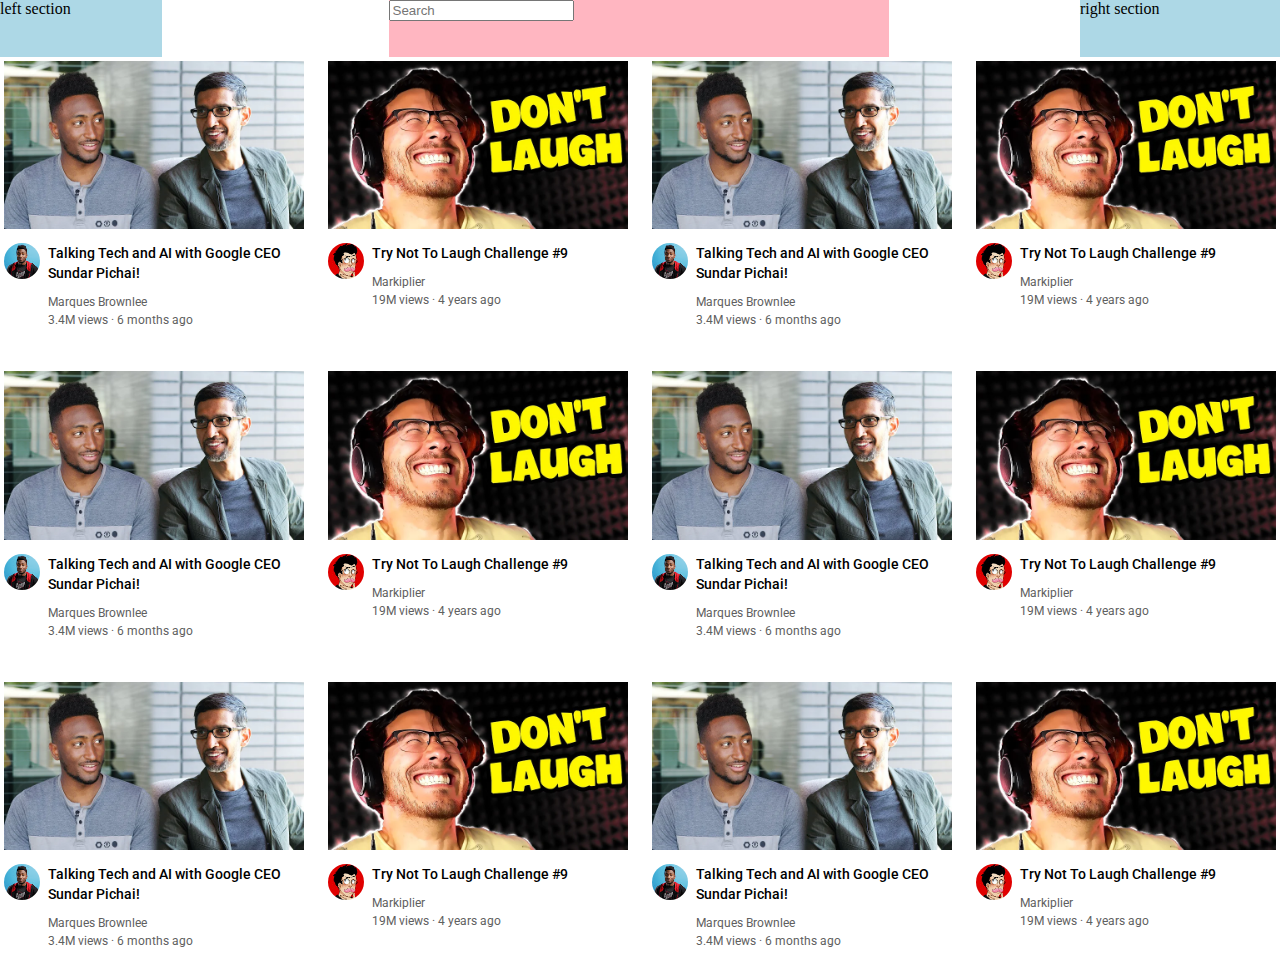
==== youtube.html @ dd5bc20a "first commit" ====
<!DOCTYPE html>
<html>
  <head>
    <title>
      My Youtube
    </title>

    <link rel="stylesheet" href="styles/general.css">
    <link rel="stylesheet" href="styles/header.css">
    <link rel="stylesheet" href="styles/video.css">
    <link rel="preconnect" href="https://fonts.googleapis.com">
    <link rel="preconnect" href="https://fonts.gstatic.com" crossorigin>
    <link href="https://fonts.googleapis.com/css2?family=Montserrat:wght@400;700&family=Roboto:wght@400;500;700&display=swap" rel="stylesheet">
  </head>

  <body>
    <div class="header">
      <div class="left-section">
        left section
      </div>

      <div class="middle-section">
        <input class="search-bar" type="text" placeholder="Search">
      </div>

      <div class="right-section">
        right section
      </div>
    </div>
    
    <div class="video-grid">
      <div class="video-preview">
        <div class="thumbnail-row">
          <img class="thumbnail" src="thumbnails/thumbnail-1.webp">
        </div>
        <div class="video-info-grid">
          <div class="channel-picture">
            <img class="profile-picture" src="avatars/channel-1.jpeg">
          </div>
  
          <div class="video-info">
            <p class="video-title">
              Talking Tech and AI with Google CEO Sundar Pichai!
            </p>
        
            <p class="video-author">
              Marques Brownlee
            </p>
        
            <p class="video-stats">
              3.4M views &middot; 6 months ago
            </p>
          </div>
        </div>
      </div>
  
      <div class="video-preview">
        <div class="thumbnail-row">
          <img class="thumbnail" src="thumbnails/thumbnail-2.webp">
        </div>
        <div class="video-info-grid">
          <div class="channel-picture">
            <img class="profile-picture" src="avatars/channel-2.jpeg">
          </div>
  
          <div class="video-info">
            <p class="video-title">
              Try Not To Laugh Challenge &num;9
            </p>
        
            <p class="video-author">
              Markiplier
            </p>
        
            <p class="video-stats">
              19M views &middot; 4 years ago
            </p>
          </div>
        </div>
      </div>
  
      <div class="video-preview">
        <div class="thumbnail-row">
          <img class="thumbnail" src="thumbnails/thumbnail-1.webp">
        </div>
        <div class="video-info-grid">
          <div class="channel-picture">
            <img class="profile-picture" src="avatars/channel-1.jpeg">
          </div>
  
          <div class="video-info">
            <p class="video-title">
              Talking Tech and AI with Google CEO Sundar Pichai!
            </p>
        
            <p class="video-author">
              Marques Brownlee
            </p>
        
            <p class="video-stats">
              3.4M views &middot; 6 months ago
            </p>
          </div>
        </div>
      </div>
  
      <div class="video-preview">
        <div class="thumbnail-row">
          <img class="thumbnail" src="thumbnails/thumbnail-2.webp">
        </div>
        <div class="video-info-grid">
          <div class="channel-picture">
            <img class="profile-picture" src="avatars/channel-2.jpeg">
          </div>
  
          <div class="video-info">
            <p class="video-title">
              Try Not To Laugh Challenge &num;9
            </p>
        
            <p class="video-author">
              Markiplier
            </p>
        
            <p class="video-stats">
              19M views &middot; 4 years ago
            </p>
          </div>
        </div>
      </div>
  
      <div class="video-preview">
        <div class="thumbnail-row">
          <img class="thumbnail" src="thumbnails/thumbnail-1.webp">
        </div>
        <div class="video-info-grid">
          <div class="channel-picture">
            <img class="profile-picture" src="avatars/channel-1.jpeg">
          </div>
  
          <div class="video-info">
            <p class="video-title">
              Talking Tech and AI with Google CEO Sundar Pichai!
            </p>
        
            <p class="video-author">
              Marques Brownlee
            </p>
        
            <p class="video-stats">
              3.4M views &middot; 6 months ago
            </p>
          </div>
        </div>
      </div>
  
      <div class="video-preview">
        <div class="thumbnail-row">
          <img class="thumbnail" src="thumbnails/thumbnail-2.webp">
        </div>
        <div class="video-info-grid">
          <div class="channel-picture">
            <img class="profile-picture" src="avatars/channel-2.jpeg">
          </div>
  
          <div class="video-info">
            <p class="video-title">
              Try Not To Laugh Challenge &num;9
            </p>
        
            <p class="video-author">
              Markiplier
            </p>
        
            <p class="video-stats">
              19M views &middot; 4 years ago
            </p>
          </div>
        </div>
      </div>

      <div class="video-preview">
        <div class="thumbnail-row">
          <img class="thumbnail" src="thumbnails/thumbnail-1.webp">
        </div>
        <div class="video-info-grid">
          <div class="channel-picture">
            <img class="profile-picture" src="avatars/channel-1.jpeg">
          </div>
  
          <div class="video-info">
            <p class="video-title">
              Talking Tech and AI with Google CEO Sundar Pichai!
            </p>
        
            <p class="video-author">
              Marques Brownlee
            </p>
        
            <p class="video-stats">
              3.4M views &middot; 6 months ago
            </p>
          </div>
        </div>
      </div>
  
      <div class="video-preview">
        <div class="thumbnail-row">
          <img class="thumbnail" src="thumbnails/thumbnail-2.webp">
        </div>
        <div class="video-info-grid">
          <div class="channel-picture">
            <img class="profile-picture" src="avatars/channel-2.jpeg">
          </div>
  
          <div class="video-info">
            <p class="video-title">
              Try Not To Laugh Challenge &num;9
            </p>
        
            <p class="video-author">
              Markiplier
            </p>
        
            <p class="video-stats">
              19M views &middot; 4 years ago
            </p>
          </div>
        </div>
      </div>

      <div class="video-preview">
        <div class="thumbnail-row">
          <img class="thumbnail" src="thumbnails/thumbnail-1.webp">
        </div>
        <div class="video-info-grid">
          <div class="channel-picture">
            <img class="profile-picture" src="avatars/channel-1.jpeg">
          </div>
  
          <div class="video-info">
            <p class="video-title">
              Talking Tech and AI with Google CEO Sundar Pichai!
            </p>
        
            <p class="video-author">
              Marques Brownlee
            </p>
        
            <p class="video-stats">
              3.4M views &middot; 6 months ago
            </p>
          </div>
        </div>
      </div>
  
      <div class="video-preview">
        <div class="thumbnail-row">
          <img class="thumbnail" src="thumbnails/thumbnail-2.webp">
        </div>
        <div class="video-info-grid">
          <div class="channel-picture">
            <img class="profile-picture" src="avatars/channel-2.jpeg">
          </div>
  
          <div class="video-info">
            <p class="video-title">
              Try Not To Laugh Challenge &num;9
            </p>
        
            <p class="video-author">
              Markiplier
            </p>
        
            <p class="video-stats">
              19M views &middot; 4 years ago
            </p>
          </div>
        </div>
      </div>

      <div class="video-preview">
        <div class="thumbnail-row">
          <img class="thumbnail" src="thumbnails/thumbnail-1.webp">
        </div>
        <div class="video-info-grid">
          <div class="channel-picture">
            <img class="profile-picture" src="avatars/channel-1.jpeg">
          </div>
  
          <div class="video-info">
            <p class="video-title">
              Talking Tech and AI with Google CEO Sundar Pichai!
            </p>
        
            <p class="video-author">
              Marques Brownlee
            </p>
        
            <p class="video-stats">
              3.4M views &middot; 6 months ago
            </p>
          </div>
        </div>
      </div>
  
      <div class="video-preview">
        <div class="thumbnail-row">
          <img class="thumbnail" src="thumbnails/thumbnail-2.webp">
        </div>
        <div class="video-info-grid">
          <div class="channel-picture">
            <img class="profile-picture" src="avatars/channel-2.jpeg">
          </div>
  
          <div class="video-info">
            <p class="video-title">
              Try Not To Laugh Challenge &num;9
            </p>
        
            <p class="video-author">
              Markiplier
            </p>
        
            <p class="video-stats">
              19M views &middot; 4 years ago
            </p>
          </div>
        </div>
      </div>
    </div>
    
    
  </body>
</html>
---- styles/general.css ----
p
{
  font-family: Roboto, Arial, sans-serif;
  margin-top: 0px;
  margin-bottom: 0px;
}

body
{
  margin: 0px;
}
---- styles/header.css ----
.header
{
  display: flex;
  height: 57px;
  justify-content: space-between;
}

.left-section
{
  background-color: lightblue;
  width: 162px;

}

.middle-section
{
  background-color: lightpink;
  flex: 1;
  margin-left: 70px;
  margin-right: 35px;
  max-width: 500px;
}

.right-section
{
  background-color: lightblue;
  width: 200px;
  
}
---- styles/video.css ----
.thumbnail
{
  width: 100%;
}


.video-title
{
  margin-top: 0px;
  font-size: 14px;
  font-weight: 500;
  line-height: 20px;
  margin-bottom: 12px;
}

.profile-picture
{
  width: 100%;
  border-radius: 18px;
}

.thumbnail-row
{
  margin-bottom: 10px;
}

.video-author,
 .video-stats
{
  font-size: 12px;
  color: rgb(96, 96, 96);
}

.video-author
{
  margin-bottom: 4px;
}

.video-info-grid
{
  display: grid;
  grid-template-columns: 36px 1fr;
  column-gap: 8px;
}

.video-grid
{
  display: grid;
  grid-template-columns: 1fr 1fr 1fr 1fr;
  column-gap: 16px;
  row-gap: 16px;

}

.video-info
{
  padding-bottom: 20px;
}

.video-preview
{
  padding: 4px;
}
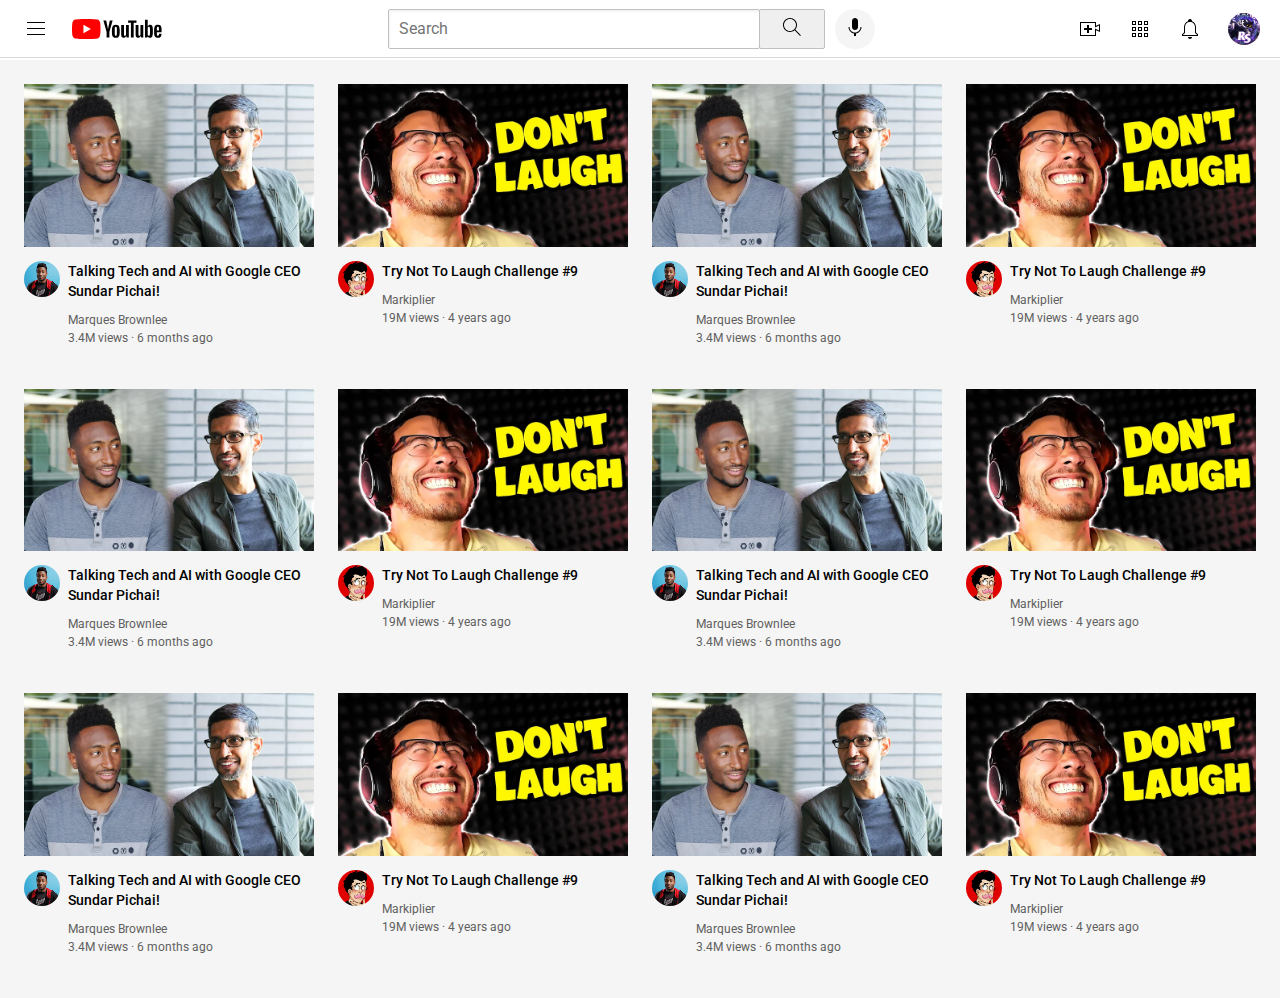
==== commit 9189ff23: "finishing header" ====
--- a/youtube.html
+++ b/youtube.html
@@ -8,6 +8,7 @@
     <link rel="stylesheet" href="styles/general.css">
     <link rel="stylesheet" href="styles/header.css">
     <link rel="stylesheet" href="styles/video.css">
+    <link rel="stylesheer" href="styles/sidebar.css">
     <link rel="preconnect" href="https://fonts.googleapis.com">
     <link rel="preconnect" href="https://fonts.gstatic.com" crossorigin>
     <link href="https://fonts.googleapis.com/css2?family=Montserrat:wght@400;700&family=Roboto:wght@400;500;700&display=swap" rel="stylesheet">
@@ -16,15 +17,31 @@
   <body>
     <div class="header">
       <div class="left-section">
-        left section
+        <img class="hamburger-menu" src="icons/hamburger-menu.svg" alt="error">
+
+        <img class="youtube-logo" src="icons/youtube-logo.svg" alt="error">
       </div>
 
       <div class="middle-section">
         <input class="search-bar" type="text" placeholder="Search">
+
+        <button class="search-button">
+          <img class="search" src="icons/search.svg" alt="error">
+        </button>
+
+        <button class="voice-search-button">
+          <img class="voice-search" src="icons/voice-search-icon.svg" alt="error">
+        </button>
       </div>
 
       <div class="right-section">
-        right section
+        <img class="upload-icon" src="icons/upload.svg">
+
+        <img class="youtube-apps" src="icons/youtube-apps.svg">
+
+        <img class="notifications-icon" src="icons/notifications.svg">
+
+        <img class="avatar" src="avatars/channel-profile.jpg">
       </div>
     </div>
     
--- a/styles/general.css
+++ b/styles/general.css
@@ -8,4 +8,5 @@
 body
 {
   margin: 0px;
+  padding-top: 60px;
 }--- a/styles/header.css
+++ b/styles/header.css
@@ -3,27 +3,139 @@
   display: flex;
   height: 57px;
   justify-content: space-between;
+  position: fixed;
+  background: white;
+  height: 57px;
+  left: 0;
+  top: 0;
+  right: 0;
+  border-bottom-width: 1px;
+  border-bottom-style: solid;
+  border-bottom-color: rgb(218, 216, 216);
 }
 
+/*left section for header*/
 .left-section
 {
-  background-color: lightblue;
-  width: 162px;
-
+  display: flex;
+  align-items: center;
 }
 
+.hamburger-menu
+{
+  height: 24px;
+  margin-right: 24px;
+  margin-left: 24px;
+}
+
+.youtube-logo
+{
+  height: 20px;
+}
+
+/*middle section for header*/
 .middle-section
 {
-  background-color: lightpink;
+  display: flex;
   flex: 1;
   margin-left: 70px;
   margin-right: 35px;
   max-width: 500px;
+  align-items: center;
 }
 
+
+.voice-search-button
+{
+  height: 40px;
+  width: 40px;
+  border-radius: 20px;
+  border-width: 0px;
+  cursor: pointer;
+  background-color: rgb(245, 245, 245);
+
+}
+
+.search-button
+{
+  height: 40px;
+  width: 66px;
+  border-color: rgb(192, 192, 192);
+  border-radius: 2px;
+  border-width: 1px;
+  border-style: solid;
+  margin-left: -1px;
+  margin-right: 10px;
+  cursor: pointer;
+  
+}
+
+.search
+{
+  width: 24px;
+}
+
+.voice-search
+{
+  width: 24px;
+}
+
+.search-bar
+{
+  flex: 1;
+  height: 36px;
+  padding-left: 10px;
+  border-style: solid;
+  border-width: 1px;
+  font-size: 16px;
+  border-color: rgb(192, 192, 192);
+  border-radius: 2px;
+  box-shadow: inset 1px 2px 3px rgb(0,0,0,0.05) ;
+  max-width: 358px;
+  width: 0px;
+}
+
+.search-bar::placeholder
+{
+  font-family: Roboto, Arial, sans-serif;
+  font-size: 16px;
+}
+
+/*right section for header*/
 .right-section
 {
-  background-color: lightblue;
-  width: 200px;
+  display: flex;
+  align-items: center;
+  justify-content: space-between;
+  width: 182px;
+  margin-right: 20px;
+  flex-shrink: 0;
   
-}+}
+
+.upload-icon
+{
+  width: 24px;
+  cursor: pointer;
+}
+
+.youtube-apps
+{
+  width: 24px;
+  cursor: pointer;
+}
+
+.notifications-icon
+{
+  width: 24px;
+  cursor: pointer;
+}
+
+.avatar
+{
+  width: 32px;
+  border-radius: 16px;
+  cursor: pointer;
+}
+
+
--- a/styles/video.css
+++ b/styles/video.css
@@ -50,7 +50,8 @@
   grid-template-columns: 1fr 1fr 1fr 1fr;
   column-gap: 16px;
   row-gap: 16px;
-
+  padding: 20px;
+  background-color: whitesmoke;
 }
 
 .video-info
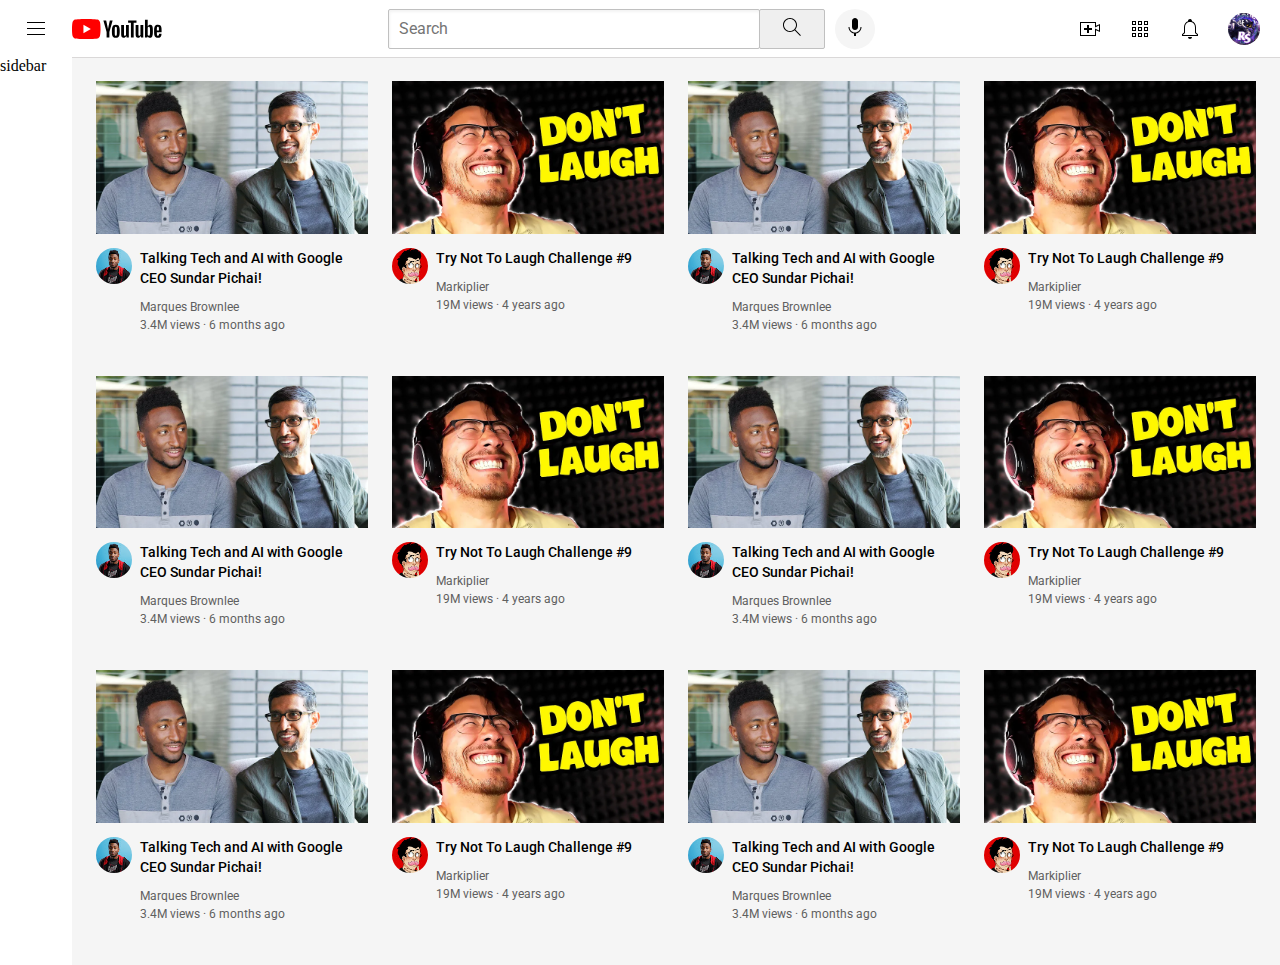
==== commit 1d1162ca: "starting work with sidebar" ====
--- a/youtube.html
+++ b/youtube.html
@@ -8,7 +8,7 @@
     <link rel="stylesheet" href="styles/general.css">
     <link rel="stylesheet" href="styles/header.css">
     <link rel="stylesheet" href="styles/video.css">
-    <link rel="stylesheer" href="styles/sidebar.css">
+    <link rel="stylesheet" href="styles/sidebar.css">
     <link rel="preconnect" href="https://fonts.googleapis.com">
     <link rel="preconnect" href="https://fonts.gstatic.com" crossorigin>
     <link href="https://fonts.googleapis.com/css2?family=Montserrat:wght@400;700&family=Roboto:wght@400;500;700&display=swap" rel="stylesheet">
@@ -45,6 +45,10 @@
       </div>
     </div>
     
+    <div class="sidebar">
+      sidebar
+    </div>
+
     <div class="video-grid">
       <div class="video-preview">
         <div class="thumbnail-row">
--- a/styles/general.css
+++ b/styles/general.css
@@ -8,5 +8,6 @@
 body
 {
   margin: 0px;
-  padding-top: 60px;
+  padding-top: 57px;
+  padding-left: 72px;
 }--- a/styles/sidebar.css
+++ b/styles/sidebar.css
@@ -0,0 +1,10 @@
+.sidebar
+{
+  display: flex;
+  position: fixed;
+  bottom: 0;
+  left: 0;
+  top: 57px;
+  background-color: white;
+  width: 72px;
+}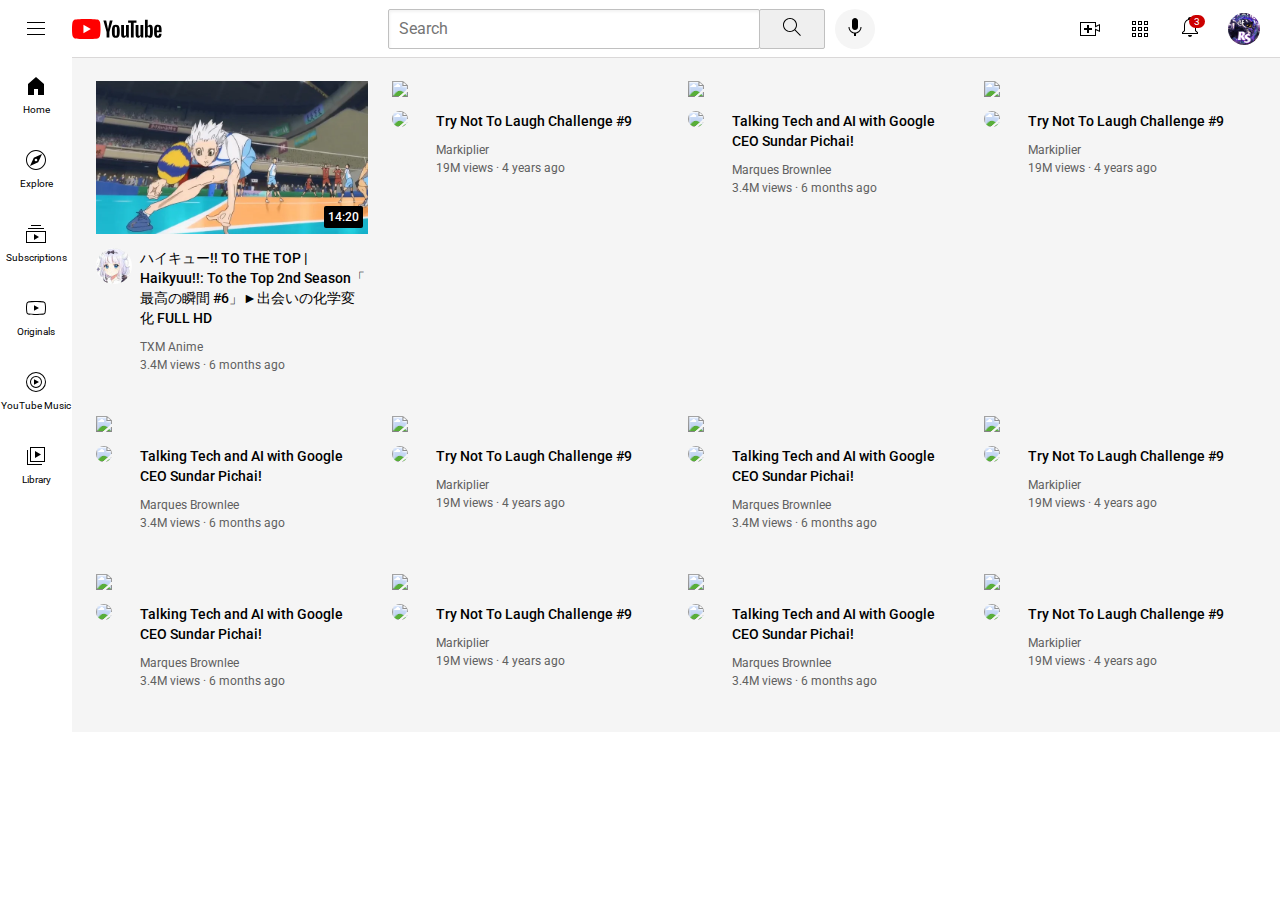
==== commit 5ebc3380: "completed sidebar and time on 1 video" ====
--- a/youtube.html
+++ b/youtube.html
@@ -39,42 +39,103 @@
 
         <img class="youtube-apps" src="icons/youtube-apps.svg">
 
-        <img class="notifications-icon" src="icons/notifications.svg">
+        <div class="notifications-icon-container">
+          <img class="notifications-icon" src="icons/notifications.svg">
+          <div class="notifications-count">
+            3
+          </div>
+        </div>
+        
 
         <img class="avatar" src="avatars/channel-profile.jpg">
       </div>
     </div>
     
     <div class="sidebar">
-      sidebar
+      <div class="sidebar-link">
+        <img src="icons/home.svg">
+
+        <p class="">
+          Home
+        </p>
+      </div>
+
+      <div class="sidebar-link">
+        <img src="icons/explore.svg">
+
+        <p class="">
+          Explore
+        </p>
+      </div>
+
+      <div class="sidebar-link">
+        <img src="icons/subscriptions.svg">
+
+        <p class="">
+          Subscriptions
+        </p>
+      </div>
+
+      <div class="sidebar-link">
+        <img src="icons/originals.svg">
+
+        <p>
+          Originals
+        </p>
+      </div>
+
+      <div class="sidebar-link">
+        <img src="icons/youtube-music.svg">
+
+        <p class="">
+          YouTube Music
+        </p>
+      </div>
+
+      <div class="sidebar-link">
+        <img src="icons/library.svg">
+
+        <p class="">
+          Library
+        </p>
+      </div>
     </div>
 
     <div class="video-grid">
       <div class="video-preview">
         <div class="thumbnail-row">
-          <img class="thumbnail" src="thumbnails/thumbnail-1.webp">
-        </div>
-        <div class="video-info-grid">
-          <div class="channel-picture">
-            <img class="profile-picture" src="avatars/channel-1.jpeg">
-          </div>
-  
-          <div class="video-info">
-            <p class="video-title">
-              Talking Tech and AI with Google CEO Sundar Pichai!
-            </p>
-        
-            <p class="video-author">
-              Marques Brownlee
-            </p>
-        
-            <p class="video-stats">
-              3.4M views &middot; 6 months ago
-            </p>
-          </div>
-        </div>
-      </div>
-  
+          <a href="https://www.youtube.com/watch?v=K_aB3kLP4VA">
+            <img class="thumbnail" src="thumbnails/preview-1.webp">
+          </a>
+          <div class="video-time">
+            14:20
+          </div>
+        </div>
+        <div class="video-info-grid">
+          <div class="channel-picture">
+            <a href="https://www.youtube.com/@HoangVuOfficial17042003">
+              <img class="profile-picture" src="avatars/author-profile-1.jpg">
+            </a>
+          </div>
+  
+          <div class="video-info">
+            <a class="title-link" href="https://www.youtube.com/watch?v=K_aB3kLP4VA">
+              <p class="video-title">
+                ハイキュー!! TO THE TOP | Haikyuu!!: To the Top 2nd Season「 最高の瞬間 #6」►出会いの化学変化 FULL HD
+              </p>
+            </a>
+            
+            <p class="video-author">
+              TXM Anime
+            </p>
+        
+            <p class="video-stats">
+              3.4M views &middot; 6 months ago
+            </p>
+          </div>
+        </div>
+      </div>
+  <!-- FIX  -->
       <div class="video-preview">
         <div class="thumbnail-row">
           <img class="thumbnail" src="thumbnails/thumbnail-2.webp">
--- a/styles/header.css
+++ b/styles/header.css
@@ -138,4 +138,26 @@
   cursor: pointer;
 }
 
+.notifications-icon-container
+{
+  position: relative;
+}
 
+.notifications-count
+{
+  position: absolute;
+  background-color: rgb(204, 0, 0);
+  right: -3px;
+  top: 0px;
+  border-radius: 20px;
+  padding: 0px;
+  color: white;
+  font-size: 10px;
+  padding-right: 5px;
+  padding-left: 5px;
+  padding-top: 1px;
+  padding-bottom: 1px;
+  font-family: Roboto,Arial,sans-serif;
+}
+
+
--- a/styles/video.css
+++ b/styles/video.css
@@ -23,6 +23,7 @@
 .thumbnail-row
 {
   margin-bottom: 10px;
+  position: relative;
 }
 
 .video-author,
@@ -63,3 +64,24 @@
 {
   padding: 4px;
 }
+
+.title-link
+{
+  text-decoration: none;
+  color: black;
+}
+
+
+.video-time
+{
+  background-color: black;
+  position: absolute;
+  color: white;
+  font-size: 12px;
+  font-family: Roboto, Arial, sans-serif;
+  bottom: 10px;
+  right: 5px;
+  padding: 4px;
+  border-radius: 2px;
+  font-weight: 500;
+}--- a/styles/sidebar.css
+++ b/styles/sidebar.css
@@ -7,4 +7,35 @@
   top: 57px;
   background-color: white;
   width: 72px;
+  flex-direction: column;
+  align-items: center;
+  position: fixed;
+}
+
+.sidebar-link
+{
+  height: 74px;
+  width: 72px;
+  display: flex;
+  justify-content: center;
+  align-items: center;
+  flex-direction: column;
+  cursor: pointer;
+}
+
+.sidebar-link:hover
+{
+  background-color: rgb(231, 231, 231);
+}
+
+.sidebar-link img
+{
+  height: 24px;
+  height: 24px;
+}
+
+.sidebar-link p
+{
+  font-size: 10px;
+  margin-top: 6px;
 }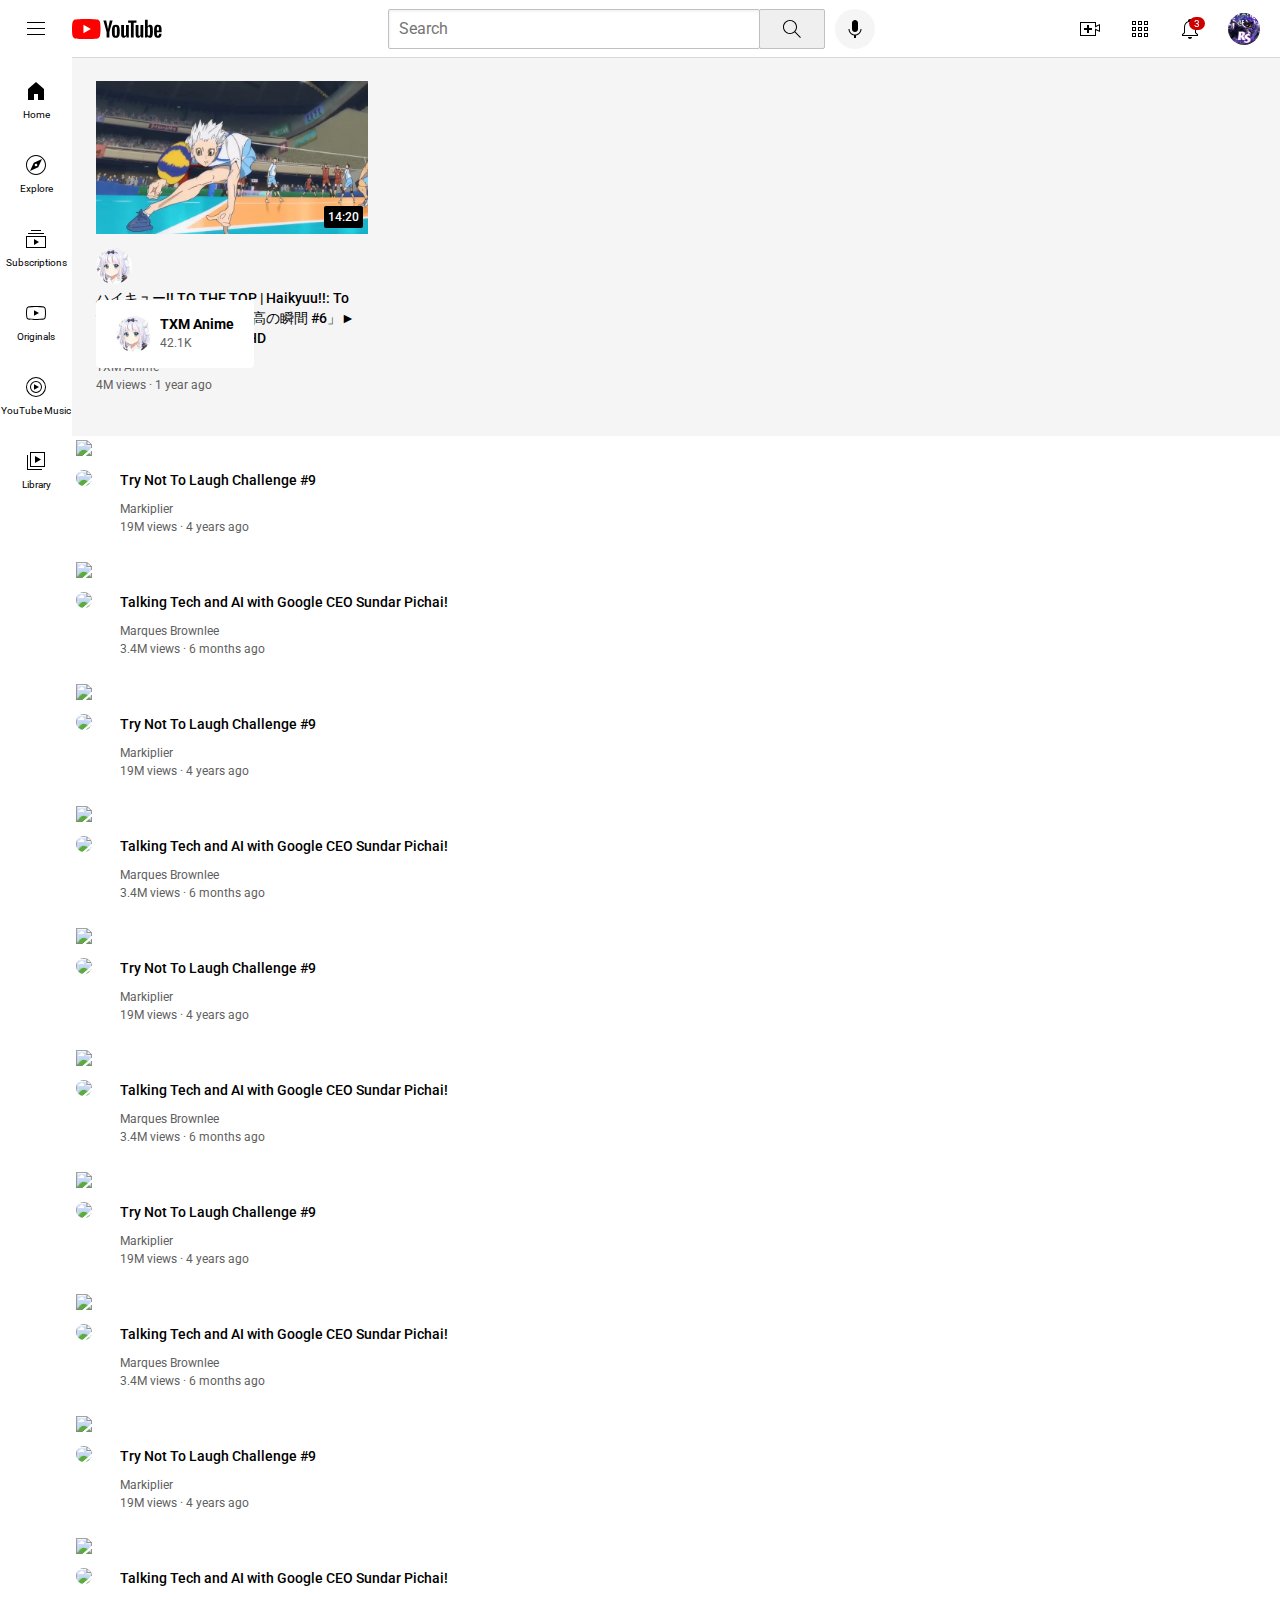
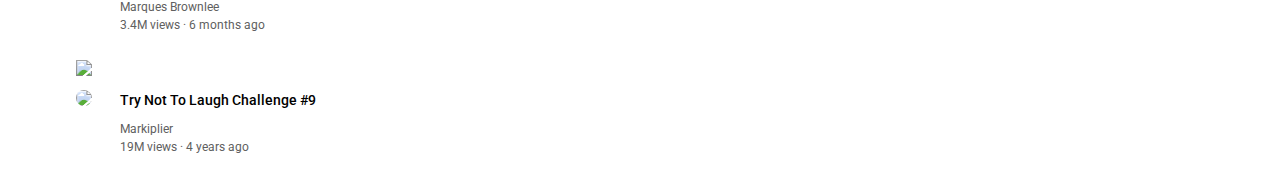
==== commit 6bc59ffd: "almost final" ====
--- a/youtube.html
+++ b/youtube.html
@@ -27,26 +27,48 @@
 
         <button class="search-button">
           <img class="search" src="icons/search.svg" alt="error">
+
+          <div class="tooltip">
+            Search
+          </div>
         </button>
 
         <button class="voice-search-button">
           <img class="voice-search" src="icons/voice-search-icon.svg" alt="error">
+
+          <div class="tooltip">
+            Search with your voice
+          </div>
         </button>
       </div>
 
       <div class="right-section">
-        <img class="upload-icon" src="icons/upload.svg">
-
-        <img class="youtube-apps" src="icons/youtube-apps.svg">
-
+        <div class="upload-icon-container">
+          <img class="upload-icon" src="icons/upload.svg">
+           
+          <div class="tooltip">
+            Create
+          </div>
+        </div>
+        
+        <div class="youtube-apps-container">
+          <img class="youtube-apps" src="icons/youtube-apps.svg">
+
+          <div class="tooltip">
+            YouTube apps
+          </div>
+        </div>
+        
         <div class="notifications-icon-container">
           <img class="notifications-icon" src="icons/notifications.svg">
           <div class="notifications-count">
             3
           </div>
-        </div>
-        
-
+          <div class="tooltip">
+            Notifications
+          </div>
+        </div>
+        
         <img class="avatar" src="avatars/channel-profile.jpg">
       </div>
     </div>
@@ -116,6 +138,18 @@
             <a href="https://www.youtube.com/@HoangVuOfficial17042003">
               <img class="profile-picture" src="avatars/author-profile-1.jpg">
             </a>
+            <div class="channel-tip">
+              <img class="profile-picture" src="avatars/author-profile-1.jpg">
+              <div class="channel-tip-info">
+                <div class="channel-tip-name">
+                  TXM Anime
+                </div>
+                <p class="video-stats">
+                  42.1K
+                </p>
+              </div>
+            </div>
+            </div>
           </div>
   
           <div class="video-info">
@@ -130,7 +164,7 @@
             </p>
         
             <p class="video-stats">
-              3.4M views &middot; 6 months ago
+              4M views &middot; 1 year ago
             </p>
           </div>
         </div>
--- a/styles/header.css
+++ b/styles/header.css
@@ -12,6 +12,7 @@
   border-bottom-width: 1px;
   border-bottom-style: solid;
   border-bottom-color: rgb(218, 216, 216);
+  z-index: 100;
 }
 
 /*left section for header*/
@@ -34,6 +35,51 @@
 }
 
 /*middle section for header*/
+
+.search-button,
+.voice-search-button,
+.upload-icon-container,
+.youtube-apps-container,
+.notifications-icon-container
+{
+  position: relative;
+  display: flex;
+  justify-content: center;
+  align-items: center;
+}
+
+.search-button .tooltip,
+.voice-search-button .tooltip,
+.upload-icon-container .tooltip,
+.youtube-apps-container .tooltip,
+.notifications-icon-container .tooltip
+{
+  position: absolute;
+  background-color: gray;
+  color: white;
+  padding-top: 10px;
+  padding-bottom: 10px;
+  padding-left: 8px;
+  padding-right: 8px;
+  border-radius: 2px;
+  font-size: 11px;
+  bottom: -48px;
+  font-family: Roboto, Arial, sans-serif;
+  opacity: 0;
+  transition: 0.3s;
+  pointer-events: none;
+  white-space: nowrap;
+}
+
+.search-button:hover .tooltip,
+.voice-search-button:hover .tooltip,
+.upload-icon-container:hover .tooltip,
+.youtube-apps-container:hover .tooltip,
+.notifications-icon-container:hover .tooltip
+{
+  opacity: 1;
+  transition: 0.15s;
+}
 .middle-section
 {
   display: flex;
@@ -53,7 +99,6 @@
   border-width: 0px;
   cursor: pointer;
   background-color: rgb(245, 245, 245);
-
 }
 
 .search-button
@@ -67,7 +112,7 @@
   margin-left: -1px;
   margin-right: 10px;
   cursor: pointer;
-  
+
 }
 
 .search
@@ -136,11 +181,6 @@
   width: 32px;
   border-radius: 16px;
   cursor: pointer;
-}
-
-.notifications-icon-container
-{
-  position: relative;
 }
 
 .notifications-count
--- a/styles/video.css
+++ b/styles/video.css
@@ -16,7 +16,7 @@
 
 .profile-picture
 {
-  width: 100%;
+  width: 36px;
   border-radius: 18px;
 }
 
@@ -84,4 +84,38 @@
   padding: 4px;
   border-radius: 2px;
   font-weight: 500;
-}+}
+
+.channel-picture
+{
+  position: relative;
+}
+
+.channel-tip
+{
+  position: absolute;
+  background-color: white;
+  display: flex;
+  bottom: -80px;
+  padding-left: 20px;
+  padding-right: 20px;
+  padding-top: 16px;
+  padding-bottom: 16px;
+  border-radius: 4px;
+}
+
+.channel-tip div, .channel-tip p
+{
+  white-space: nowrap;
+  flex: 1;
+  margin-left: 4px;
+}
+.channel-tip-name
+{
+  font-size: 14px;
+  font-weight: bold;
+  font-family: Roboto, Arial, sans-serif;
+  margin-bottom: 4px;
+}
+
+
--- a/styles/sidebar.css
+++ b/styles/sidebar.css
@@ -10,6 +10,8 @@
   flex-direction: column;
   align-items: center;
   position: fixed;
+  padding-top: 5px;
+  z-index: 200;
 }
 
 .sidebar-link
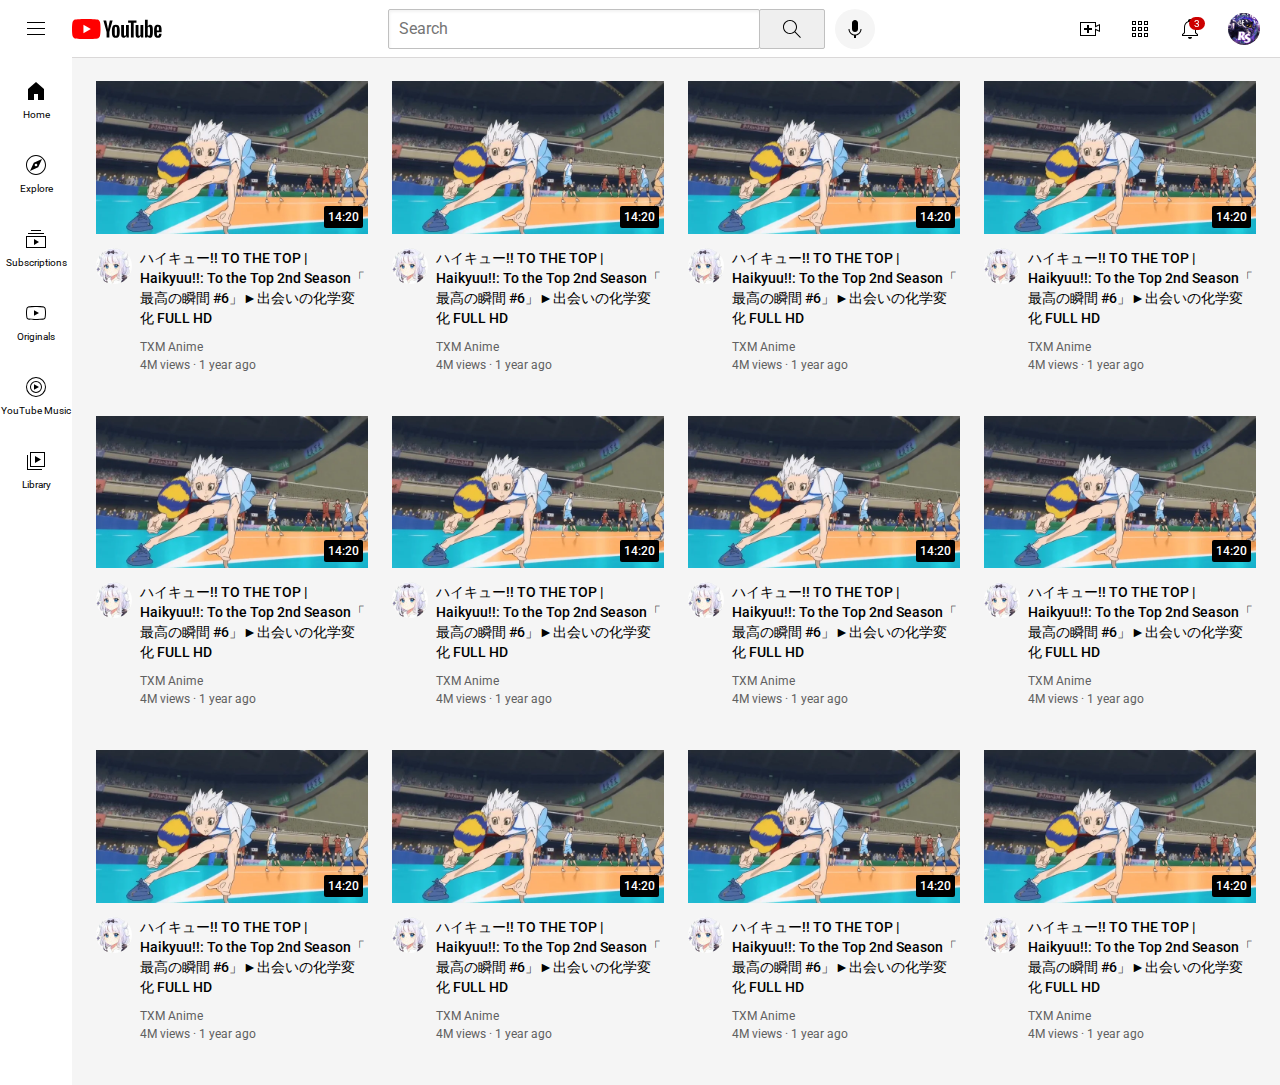
==== commit 35fe3aac: "bug fix" ====
--- a/youtube.html
+++ b/youtube.html
@@ -124,322 +124,542 @@
     </div>
 
     <div class="video-grid">
-      <div class="video-preview">
-        <div class="thumbnail-row">
-          <a href="https://www.youtube.com/watch?v=K_aB3kLP4VA">
-            <img class="thumbnail" src="thumbnails/preview-1.webp">
-          </a>
-          <div class="video-time">
-            14:20
-          </div>
-        </div>
-        <div class="video-info-grid">
-          <div class="channel-picture">
-            <a href="https://www.youtube.com/@HoangVuOfficial17042003">
-              <img class="profile-picture" src="avatars/author-profile-1.jpg">
-            </a>
-            <div class="channel-tip">
-              <img class="profile-picture" src="avatars/author-profile-1.jpg">
-              <div class="channel-tip-info">
-                <div class="channel-tip-name">
-                  TXM Anime
-                </div>
-                <p class="video-stats">
-                  42.1K
-                </p>
-              </div>
-            </div>
-            </div>
-          </div>
-  
-          <div class="video-info">
-            <a class="title-link" href="https://www.youtube.com/watch?v=K_aB3kLP4VA">
-              <p class="video-title">
-                ハイキュー!! TO THE TOP | Haikyuu!!: To the Top 2nd Season「 最高の瞬間 #6」►出会いの化学変化 FULL HD
-              </p>
-            </a>
-            
-            <p class="video-author">
-              TXM Anime
-            </p>
-        
-            <p class="video-stats">
-              4M views &middot; 1 year ago
-            </p>
-          </div>
-        </div>
-      </div>
-  <!-- FIX  -->
-      <div class="video-preview">
-        <div class="thumbnail-row">
-          <img class="thumbnail" src="thumbnails/thumbnail-2.webp">
-        </div>
-        <div class="video-info-grid">
-          <div class="channel-picture">
-            <img class="profile-picture" src="avatars/channel-2.jpeg">
-          </div>
-  
-          <div class="video-info">
-            <p class="video-title">
-              Try Not To Laugh Challenge &num;9
-            </p>
-        
-            <p class="video-author">
-              Markiplier
-            </p>
-        
-            <p class="video-stats">
-              19M views &middot; 4 years ago
-            </p>
-          </div>
-        </div>
-      </div>
-  
-      <div class="video-preview">
-        <div class="thumbnail-row">
-          <img class="thumbnail" src="thumbnails/thumbnail-1.webp">
-        </div>
-        <div class="video-info-grid">
-          <div class="channel-picture">
-            <img class="profile-picture" src="avatars/channel-1.jpeg">
-          </div>
-  
-          <div class="video-info">
-            <p class="video-title">
-              Talking Tech and AI with Google CEO Sundar Pichai!
-            </p>
-        
-            <p class="video-author">
-              Marques Brownlee
-            </p>
-        
-            <p class="video-stats">
-              3.4M views &middot; 6 months ago
-            </p>
-          </div>
-        </div>
-      </div>
-  
-      <div class="video-preview">
-        <div class="thumbnail-row">
-          <img class="thumbnail" src="thumbnails/thumbnail-2.webp">
-        </div>
-        <div class="video-info-grid">
-          <div class="channel-picture">
-            <img class="profile-picture" src="avatars/channel-2.jpeg">
-          </div>
-  
-          <div class="video-info">
-            <p class="video-title">
-              Try Not To Laugh Challenge &num;9
-            </p>
-        
-            <p class="video-author">
-              Markiplier
-            </p>
-        
-            <p class="video-stats">
-              19M views &middot; 4 years ago
-            </p>
-          </div>
-        </div>
-      </div>
-  
-      <div class="video-preview">
-        <div class="thumbnail-row">
-          <img class="thumbnail" src="thumbnails/thumbnail-1.webp">
-        </div>
-        <div class="video-info-grid">
-          <div class="channel-picture">
-            <img class="profile-picture" src="avatars/channel-1.jpeg">
-          </div>
-  
-          <div class="video-info">
-            <p class="video-title">
-              Talking Tech and AI with Google CEO Sundar Pichai!
-            </p>
-        
-            <p class="video-author">
-              Marques Brownlee
-            </p>
-        
-            <p class="video-stats">
-              3.4M views &middot; 6 months ago
-            </p>
-          </div>
-        </div>
-      </div>
-  
-      <div class="video-preview">
-        <div class="thumbnail-row">
-          <img class="thumbnail" src="thumbnails/thumbnail-2.webp">
-        </div>
-        <div class="video-info-grid">
-          <div class="channel-picture">
-            <img class="profile-picture" src="avatars/channel-2.jpeg">
-          </div>
-  
-          <div class="video-info">
-            <p class="video-title">
-              Try Not To Laugh Challenge &num;9
-            </p>
-        
-            <p class="video-author">
-              Markiplier
-            </p>
-        
-            <p class="video-stats">
-              19M views &middot; 4 years ago
-            </p>
-          </div>
-        </div>
-      </div>
-
-      <div class="video-preview">
-        <div class="thumbnail-row">
-          <img class="thumbnail" src="thumbnails/thumbnail-1.webp">
-        </div>
-        <div class="video-info-grid">
-          <div class="channel-picture">
-            <img class="profile-picture" src="avatars/channel-1.jpeg">
-          </div>
-  
-          <div class="video-info">
-            <p class="video-title">
-              Talking Tech and AI with Google CEO Sundar Pichai!
-            </p>
-        
-            <p class="video-author">
-              Marques Brownlee
-            </p>
-        
-            <p class="video-stats">
-              3.4M views &middot; 6 months ago
-            </p>
-          </div>
-        </div>
-      </div>
-  
-      <div class="video-preview">
-        <div class="thumbnail-row">
-          <img class="thumbnail" src="thumbnails/thumbnail-2.webp">
-        </div>
-        <div class="video-info-grid">
-          <div class="channel-picture">
-            <img class="profile-picture" src="avatars/channel-2.jpeg">
-          </div>
-  
-          <div class="video-info">
-            <p class="video-title">
-              Try Not To Laugh Challenge &num;9
-            </p>
-        
-            <p class="video-author">
-              Markiplier
-            </p>
-        
-            <p class="video-stats">
-              19M views &middot; 4 years ago
-            </p>
-          </div>
-        </div>
-      </div>
-
-      <div class="video-preview">
-        <div class="thumbnail-row">
-          <img class="thumbnail" src="thumbnails/thumbnail-1.webp">
-        </div>
-        <div class="video-info-grid">
-          <div class="channel-picture">
-            <img class="profile-picture" src="avatars/channel-1.jpeg">
-          </div>
-  
-          <div class="video-info">
-            <p class="video-title">
-              Talking Tech and AI with Google CEO Sundar Pichai!
-            </p>
-        
-            <p class="video-author">
-              Marques Brownlee
-            </p>
-        
-            <p class="video-stats">
-              3.4M views &middot; 6 months ago
-            </p>
-          </div>
-        </div>
-      </div>
-  
-      <div class="video-preview">
-        <div class="thumbnail-row">
-          <img class="thumbnail" src="thumbnails/thumbnail-2.webp">
-        </div>
-        <div class="video-info-grid">
-          <div class="channel-picture">
-            <img class="profile-picture" src="avatars/channel-2.jpeg">
-          </div>
-  
-          <div class="video-info">
-            <p class="video-title">
-              Try Not To Laugh Challenge &num;9
-            </p>
-        
-            <p class="video-author">
-              Markiplier
-            </p>
-        
-            <p class="video-stats">
-              19M views &middot; 4 years ago
-            </p>
-          </div>
-        </div>
-      </div>
-
-      <div class="video-preview">
-        <div class="thumbnail-row">
-          <img class="thumbnail" src="thumbnails/thumbnail-1.webp">
-        </div>
-        <div class="video-info-grid">
-          <div class="channel-picture">
-            <img class="profile-picture" src="avatars/channel-1.jpeg">
-          </div>
-  
-          <div class="video-info">
-            <p class="video-title">
-              Talking Tech and AI with Google CEO Sundar Pichai!
-            </p>
-        
-            <p class="video-author">
-              Marques Brownlee
-            </p>
-        
-            <p class="video-stats">
-              3.4M views &middot; 6 months ago
-            </p>
-          </div>
-        </div>
-      </div>
-  
-      <div class="video-preview">
-        <div class="thumbnail-row">
-          <img class="thumbnail" src="thumbnails/thumbnail-2.webp">
-        </div>
-        <div class="video-info-grid">
-          <div class="channel-picture">
-            <img class="profile-picture" src="avatars/channel-2.jpeg">
-          </div>
-  
-          <div class="video-info">
-            <p class="video-title">
-              Try Not To Laugh Challenge &num;9
-            </p>
-        
-            <p class="video-author">
-              Markiplier
-            </p>
-        
-            <p class="video-stats">
-              19M views &middot; 4 years ago
+
+      <div class="video-preview">
+        <div class="thumbnail-row">
+          <a href="https://www.youtube.com/watch?v=K_aB3kLP4VA">
+            <img class="thumbnail" src="thumbnails/preview-1.webp">
+          </a>
+          <div class="video-time">
+            14:20
+          </div>
+        </div>
+        <div class="video-info-grid">
+          <div class="channel-picture">
+            <a href="https://www.youtube.com/@HoangVuOfficial17042003">
+              <img class="profile-picture" src="avatars/author-profile-1.jpg">
+            </a>
+            <div class="channel-tip">
+              <img class="profile-picture" src="avatars/author-profile-1.jpg">
+              <div class="channel-tip-info">
+                <div class="channel-tip-name">
+                  TXM Anime
+                </div>
+                <p class="video-stats">
+                  42.1K
+                </p>
+              </div>
+            </div>
+          </div>
+  
+          <div class="video-info">
+            <a class="title-link" href="https://www.youtube.com/watch?v=K_aB3kLP4VA">
+              <p class="video-title">
+                ハイキュー!! TO THE TOP | Haikyuu!!: To the Top 2nd Season「 最高の瞬間 #6」►出会いの化学変化 FULL HD
+              </p>
+            </a>
+            
+            <p class="video-author">
+              TXM Anime
+            </p>
+      
+            <p class="video-stats">
+              4M views &middot; 1 year ago
+            </p>
+          </div>
+        </div>
+      </div>
+
+      <div class="video-preview">
+        <div class="thumbnail-row">
+          <a href="https://www.youtube.com/watch?v=K_aB3kLP4VA">
+            <img class="thumbnail" src="thumbnails/preview-1.webp">
+          </a>
+          <div class="video-time">
+            14:20
+          </div>
+        </div>
+        <div class="video-info-grid">
+          <div class="channel-picture">
+            <a href="https://www.youtube.com/@HoangVuOfficial17042003">
+              <img class="profile-picture" src="avatars/author-profile-1.jpg">
+            </a>
+            <div class="channel-tip">
+              <img class="profile-picture" src="avatars/author-profile-1.jpg">
+              <div class="channel-tip-info">
+                <div class="channel-tip-name">
+                  TXM Anime
+                </div>
+                <p class="video-stats">
+                  42.1K
+                </p>
+              </div>
+            </div>
+          </div>
+  
+          <div class="video-info">
+            <a class="title-link" href="https://www.youtube.com/watch?v=K_aB3kLP4VA">
+              <p class="video-title">
+                ハイキュー!! TO THE TOP | Haikyuu!!: To the Top 2nd Season「 最高の瞬間 #6」►出会いの化学変化 FULL HD
+              </p>
+            </a>
+            
+            <p class="video-author">
+              TXM Anime
+            </p>
+      
+            <p class="video-stats">
+              4M views &middot; 1 year ago
+            </p>
+          </div>
+        </div>
+      </div>
+
+      <div class="video-preview">
+        <div class="thumbnail-row">
+          <a href="https://www.youtube.com/watch?v=K_aB3kLP4VA">
+            <img class="thumbnail" src="thumbnails/preview-1.webp">
+          </a>
+          <div class="video-time">
+            14:20
+          </div>
+        </div>
+        <div class="video-info-grid">
+          <div class="channel-picture">
+            <a href="https://www.youtube.com/@HoangVuOfficial17042003">
+              <img class="profile-picture" src="avatars/author-profile-1.jpg">
+            </a>
+            <div class="channel-tip">
+              <img class="profile-picture" src="avatars/author-profile-1.jpg">
+              <div class="channel-tip-info">
+                <div class="channel-tip-name">
+                  TXM Anime
+                </div>
+                <p class="video-stats">
+                  42.1K
+                </p>
+              </div>
+            </div>
+          </div>
+  
+          <div class="video-info">
+            <a class="title-link" href="https://www.youtube.com/watch?v=K_aB3kLP4VA">
+              <p class="video-title">
+                ハイキュー!! TO THE TOP | Haikyuu!!: To the Top 2nd Season「 最高の瞬間 #6」►出会いの化学変化 FULL HD
+              </p>
+            </a>
+            
+            <p class="video-author">
+              TXM Anime
+            </p>
+      
+            <p class="video-stats">
+              4M views &middot; 1 year ago
+            </p>
+          </div>
+        </div>
+      </div>
+
+      <div class="video-preview">
+        <div class="thumbnail-row">
+          <a href="https://www.youtube.com/watch?v=K_aB3kLP4VA">
+            <img class="thumbnail" src="thumbnails/preview-1.webp">
+          </a>
+          <div class="video-time">
+            14:20
+          </div>
+        </div>
+        <div class="video-info-grid">
+          <div class="channel-picture">
+            <a href="https://www.youtube.com/@HoangVuOfficial17042003">
+              <img class="profile-picture" src="avatars/author-profile-1.jpg">
+            </a>
+            <div class="channel-tip">
+              <img class="profile-picture" src="avatars/author-profile-1.jpg">
+              <div class="channel-tip-info">
+                <div class="channel-tip-name">
+                  TXM Anime
+                </div>
+                <p class="video-stats">
+                  42.1K
+                </p>
+              </div>
+            </div>
+          </div>
+  
+          <div class="video-info">
+            <a class="title-link" href="https://www.youtube.com/watch?v=K_aB3kLP4VA">
+              <p class="video-title">
+                ハイキュー!! TO THE TOP | Haikyuu!!: To the Top 2nd Season「 最高の瞬間 #6」►出会いの化学変化 FULL HD
+              </p>
+            </a>
+            
+            <p class="video-author">
+              TXM Anime
+            </p>
+      
+            <p class="video-stats">
+              4M views &middot; 1 year ago
+            </p>
+          </div>
+        </div>
+      </div>
+
+      <div class="video-preview">
+        <div class="thumbnail-row">
+          <a href="https://www.youtube.com/watch?v=K_aB3kLP4VA">
+            <img class="thumbnail" src="thumbnails/preview-1.webp">
+          </a>
+          <div class="video-time">
+            14:20
+          </div>
+        </div>
+        <div class="video-info-grid">
+          <div class="channel-picture">
+            <a href="https://www.youtube.com/@HoangVuOfficial17042003">
+              <img class="profile-picture" src="avatars/author-profile-1.jpg">
+            </a>
+            <div class="channel-tip">
+              <img class="profile-picture" src="avatars/author-profile-1.jpg">
+              <div class="channel-tip-info">
+                <div class="channel-tip-name">
+                  TXM Anime
+                </div>
+                <p class="video-stats">
+                  42.1K
+                </p>
+              </div>
+            </div>
+          </div>
+  
+          <div class="video-info">
+            <a class="title-link" href="https://www.youtube.com/watch?v=K_aB3kLP4VA">
+              <p class="video-title">
+                ハイキュー!! TO THE TOP | Haikyuu!!: To the Top 2nd Season「 最高の瞬間 #6」►出会いの化学変化 FULL HD
+              </p>
+            </a>
+            
+            <p class="video-author">
+              TXM Anime
+            </p>
+      
+            <p class="video-stats">
+              4M views &middot; 1 year ago
+            </p>
+          </div>
+        </div>
+      </div>
+
+      <div class="video-preview">
+        <div class="thumbnail-row">
+          <a href="https://www.youtube.com/watch?v=K_aB3kLP4VA">
+            <img class="thumbnail" src="thumbnails/preview-1.webp">
+          </a>
+          <div class="video-time">
+            14:20
+          </div>
+        </div>
+        <div class="video-info-grid">
+          <div class="channel-picture">
+            <a href="https://www.youtube.com/@HoangVuOfficial17042003">
+              <img class="profile-picture" src="avatars/author-profile-1.jpg">
+            </a>
+            <div class="channel-tip">
+              <img class="profile-picture" src="avatars/author-profile-1.jpg">
+              <div class="channel-tip-info">
+                <div class="channel-tip-name">
+                  TXM Anime
+                </div>
+                <p class="video-stats">
+                  42.1K
+                </p>
+              </div>
+            </div>
+          </div>
+  
+          <div class="video-info">
+            <a class="title-link" href="https://www.youtube.com/watch?v=K_aB3kLP4VA">
+              <p class="video-title">
+                ハイキュー!! TO THE TOP | Haikyuu!!: To the Top 2nd Season「 最高の瞬間 #6」►出会いの化学変化 FULL HD
+              </p>
+            </a>
+            
+            <p class="video-author">
+              TXM Anime
+            </p>
+      
+            <p class="video-stats">
+              4M views &middot; 1 year ago
+            </p>
+          </div>
+        </div>
+      </div>
+
+      <div class="video-preview">
+        <div class="thumbnail-row">
+          <a href="https://www.youtube.com/watch?v=K_aB3kLP4VA">
+            <img class="thumbnail" src="thumbnails/preview-1.webp">
+          </a>
+          <div class="video-time">
+            14:20
+          </div>
+        </div>
+        <div class="video-info-grid">
+          <div class="channel-picture">
+            <a href="https://www.youtube.com/@HoangVuOfficial17042003">
+              <img class="profile-picture" src="avatars/author-profile-1.jpg">
+            </a>
+            <div class="channel-tip">
+              <img class="profile-picture" src="avatars/author-profile-1.jpg">
+              <div class="channel-tip-info">
+                <div class="channel-tip-name">
+                  TXM Anime
+                </div>
+                <p class="video-stats">
+                  42.1K
+                </p>
+              </div>
+            </div>
+          </div>
+  
+          <div class="video-info">
+            <a class="title-link" href="https://www.youtube.com/watch?v=K_aB3kLP4VA">
+              <p class="video-title">
+                ハイキュー!! TO THE TOP | Haikyuu!!: To the Top 2nd Season「 最高の瞬間 #6」►出会いの化学変化 FULL HD
+              </p>
+            </a>
+            
+            <p class="video-author">
+              TXM Anime
+            </p>
+      
+            <p class="video-stats">
+              4M views &middot; 1 year ago
+            </p>
+          </div>
+        </div>
+      </div>
+
+      <div class="video-preview">
+        <div class="thumbnail-row">
+          <a href="https://www.youtube.com/watch?v=K_aB3kLP4VA">
+            <img class="thumbnail" src="thumbnails/preview-1.webp">
+          </a>
+          <div class="video-time">
+            14:20
+          </div>
+        </div>
+        <div class="video-info-grid">
+          <div class="channel-picture">
+            <a href="https://www.youtube.com/@HoangVuOfficial17042003">
+              <img class="profile-picture" src="avatars/author-profile-1.jpg">
+            </a>
+            <div class="channel-tip">
+              <img class="profile-picture" src="avatars/author-profile-1.jpg">
+              <div class="channel-tip-info">
+                <div class="channel-tip-name">
+                  TXM Anime
+                </div>
+                <p class="video-stats">
+                  42.1K
+                </p>
+              </div>
+            </div>
+          </div>
+  
+          <div class="video-info">
+            <a class="title-link" href="https://www.youtube.com/watch?v=K_aB3kLP4VA">
+              <p class="video-title">
+                ハイキュー!! TO THE TOP | Haikyuu!!: To the Top 2nd Season「 最高の瞬間 #6」►出会いの化学変化 FULL HD
+              </p>
+            </a>
+            
+            <p class="video-author">
+              TXM Anime
+            </p>
+      
+            <p class="video-stats">
+              4M views &middot; 1 year ago
+            </p>
+          </div>
+        </div>
+      </div>
+
+      <div class="video-preview">
+        <div class="thumbnail-row">
+          <a href="https://www.youtube.com/watch?v=K_aB3kLP4VA">
+            <img class="thumbnail" src="thumbnails/preview-1.webp">
+          </a>
+          <div class="video-time">
+            14:20
+          </div>
+        </div>
+        <div class="video-info-grid">
+          <div class="channel-picture">
+            <a href="https://www.youtube.com/@HoangVuOfficial17042003">
+              <img class="profile-picture" src="avatars/author-profile-1.jpg">
+            </a>
+            <div class="channel-tip">
+              <img class="profile-picture" src="avatars/author-profile-1.jpg">
+              <div class="channel-tip-info">
+                <div class="channel-tip-name">
+                  TXM Anime
+                </div>
+                <p class="video-stats">
+                  42.1K
+                </p>
+              </div>
+            </div>
+          </div>
+  
+          <div class="video-info">
+            <a class="title-link" href="https://www.youtube.com/watch?v=K_aB3kLP4VA">
+              <p class="video-title">
+                ハイキュー!! TO THE TOP | Haikyuu!!: To the Top 2nd Season「 最高の瞬間 #6」►出会いの化学変化 FULL HD
+              </p>
+            </a>
+            
+            <p class="video-author">
+              TXM Anime
+            </p>
+      
+            <p class="video-stats">
+              4M views &middot; 1 year ago
+            </p>
+          </div>
+        </div>
+      </div>
+
+      <div class="video-preview">
+        <div class="thumbnail-row">
+          <a href="https://www.youtube.com/watch?v=K_aB3kLP4VA">
+            <img class="thumbnail" src="thumbnails/preview-1.webp">
+          </a>
+          <div class="video-time">
+            14:20
+          </div>
+        </div>
+        <div class="video-info-grid">
+          <div class="channel-picture">
+            <a href="https://www.youtube.com/@HoangVuOfficial17042003">
+              <img class="profile-picture" src="avatars/author-profile-1.jpg">
+            </a>
+            <div class="channel-tip">
+              <img class="profile-picture" src="avatars/author-profile-1.jpg">
+              <div class="channel-tip-info">
+                <div class="channel-tip-name">
+                  TXM Anime
+                </div>
+                <p class="video-stats">
+                  42.1K
+                </p>
+              </div>
+            </div>
+          </div>
+  
+          <div class="video-info">
+            <a class="title-link" href="https://www.youtube.com/watch?v=K_aB3kLP4VA">
+              <p class="video-title">
+                ハイキュー!! TO THE TOP | Haikyuu!!: To the Top 2nd Season「 最高の瞬間 #6」►出会いの化学変化 FULL HD
+              </p>
+            </a>
+            
+            <p class="video-author">
+              TXM Anime
+            </p>
+      
+            <p class="video-stats">
+              4M views &middot; 1 year ago
+            </p>
+          </div>
+        </div>
+      </div>
+
+      <div class="video-preview">
+        <div class="thumbnail-row">
+          <a href="https://www.youtube.com/watch?v=K_aB3kLP4VA">
+            <img class="thumbnail" src="thumbnails/preview-1.webp">
+          </a>
+          <div class="video-time">
+            14:20
+          </div>
+        </div>
+        <div class="video-info-grid">
+          <div class="channel-picture">
+            <a href="https://www.youtube.com/@HoangVuOfficial17042003">
+              <img class="profile-picture" src="avatars/author-profile-1.jpg">
+            </a>
+            <div class="channel-tip">
+              <img class="profile-picture" src="avatars/author-profile-1.jpg">
+              <div class="channel-tip-info">
+                <div class="channel-tip-name">
+                  TXM Anime
+                </div>
+                <p class="video-stats">
+                  42.1K
+                </p>
+              </div>
+            </div>
+          </div>
+  
+          <div class="video-info">
+            <a class="title-link" href="https://www.youtube.com/watch?v=K_aB3kLP4VA">
+              <p class="video-title">
+                ハイキュー!! TO THE TOP | Haikyuu!!: To the Top 2nd Season「 最高の瞬間 #6」►出会いの化学変化 FULL HD
+              </p>
+            </a>
+            
+            <p class="video-author">
+              TXM Anime
+            </p>
+      
+            <p class="video-stats">
+              4M views &middot; 1 year ago
+            </p>
+          </div>
+        </div>
+      </div>
+
+      <div class="video-preview">
+        <div class="thumbnail-row">
+          <a href="https://www.youtube.com/watch?v=K_aB3kLP4VA">
+            <img class="thumbnail" src="thumbnails/preview-1.webp">
+          </a>
+          <div class="video-time">
+            14:20
+          </div>
+        </div>
+        <div class="video-info-grid">
+          <div class="channel-picture">
+            <a href="https://www.youtube.com/@HoangVuOfficial17042003">
+              <img class="profile-picture" src="avatars/author-profile-1.jpg">
+            </a>
+            <div class="channel-tip">
+              <img class="profile-picture" src="avatars/author-profile-1.jpg">
+              <div class="channel-tip-info">
+                <div class="channel-tip-name">
+                  TXM Anime
+                </div>
+                <p class="video-stats">
+                  42.1K
+                </p>
+              </div>
+            </div>
+          </div>
+  
+          <div class="video-info">
+            <a class="title-link" href="https://www.youtube.com/watch?v=K_aB3kLP4VA">
+              <p class="video-title">
+                ハイキュー!! TO THE TOP | Haikyuu!!: To the Top 2nd Season「 最高の瞬間 #6」►出会いの化学変化 FULL HD
+              </p>
+            </a>
+            
+            <p class="video-author">
+              TXM Anime
+            </p>
+      
+            <p class="video-stats">
+              4M views &middot; 1 year ago
             </p>
           </div>
         </div>
--- a/styles/video.css
+++ b/styles/video.css
@@ -96,12 +96,21 @@
   position: absolute;
   background-color: white;
   display: flex;
-  bottom: -80px;
+  bottom: -10px;
   padding-left: 20px;
   padding-right: 20px;
   padding-top: 16px;
   padding-bottom: 16px;
   border-radius: 4px;
+  z-index: 300;
+  opacity: 0;
+  transition: 0.25s;
+  pointer-events: none;
+}
+.channel-picture:hover .channel-tip
+{
+  opacity: 1;
+  transition: 0.25s;
 }
 
 .channel-tip div, .channel-tip p
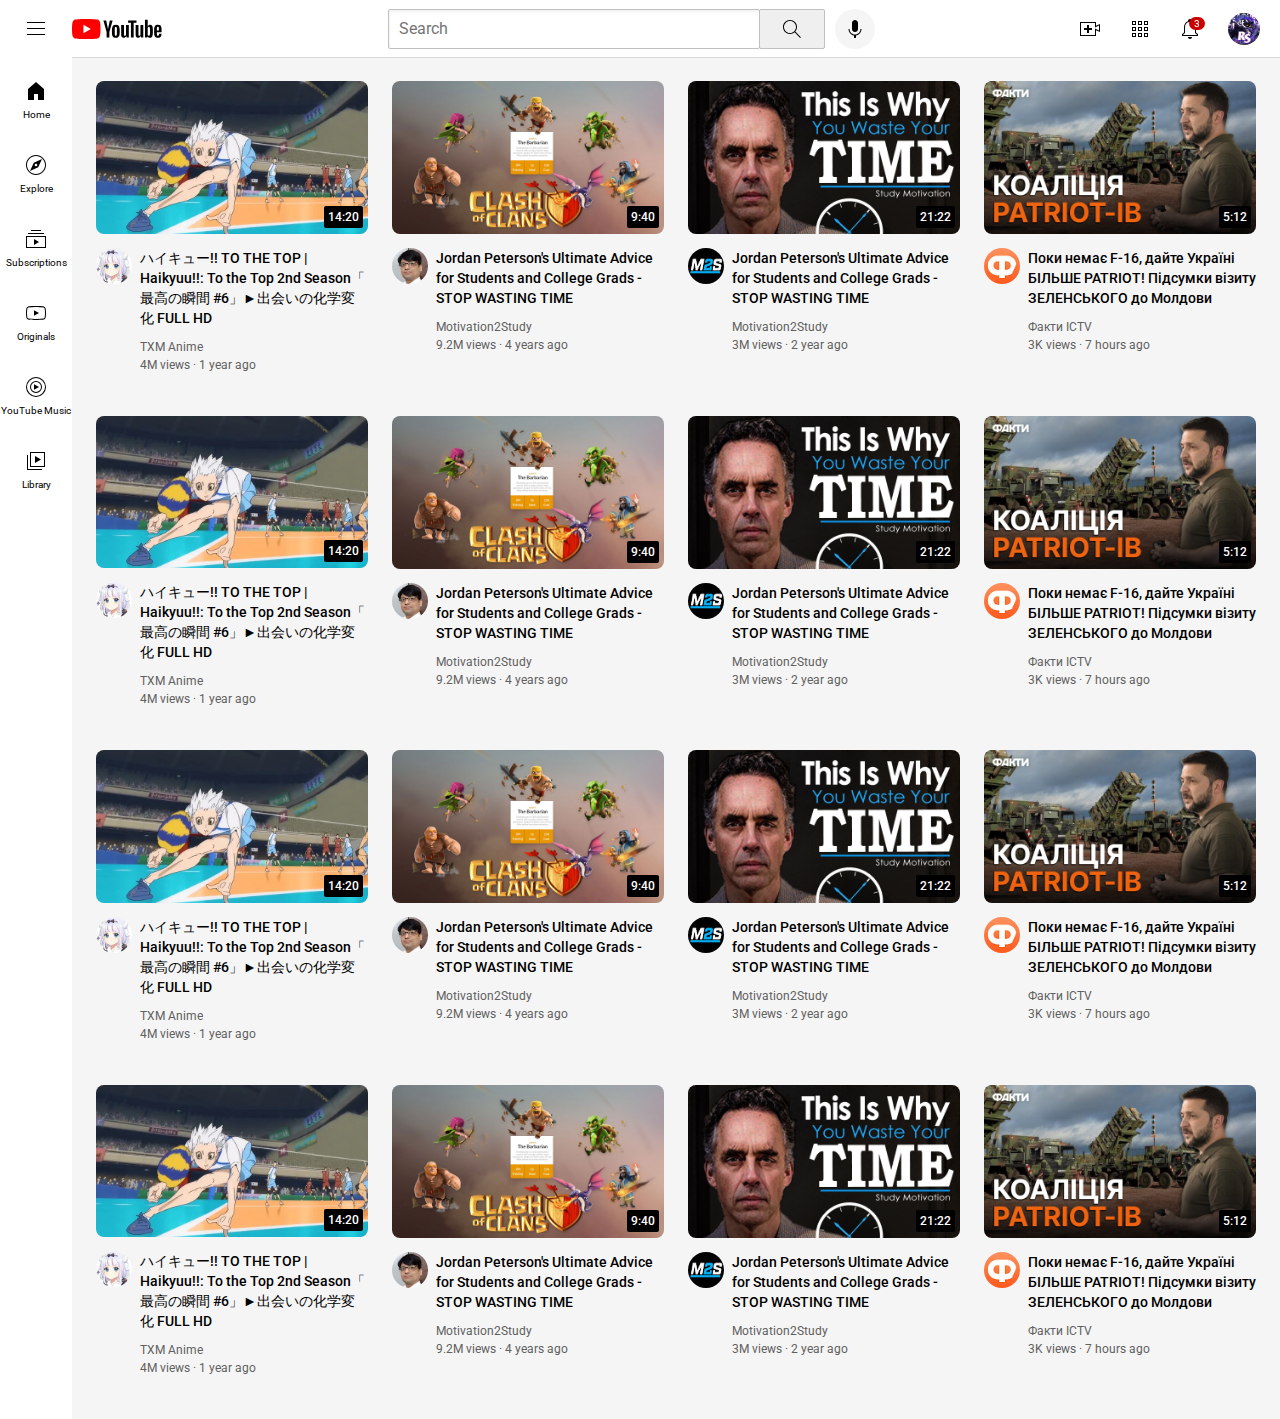
==== commit 70f46a9f: "main goal completed" ====
--- a/youtube.html
+++ b/youtube.html
@@ -124,7 +124,7 @@
     </div>
 
     <div class="video-grid">
-
+          <!-- 1 -->
       <div class="video-preview">
         <div class="thumbnail-row">
           <a href="https://www.youtube.com/watch?v=K_aB3kLP4VA">
@@ -146,7 +146,7 @@
                   TXM Anime
                 </div>
                 <p class="video-stats">
-                  42.1K
+                  42.1K subscribers
                 </p>
               </div>
             </div>
@@ -169,7 +169,322 @@
           </div>
         </div>
       </div>
-
+           <!-- 2 -->
+      <div class="video-preview">
+        <div class="thumbnail-row">
+          <a href="https://www.youtube.com/watch?v=DEQUnDvjnrA">
+            <img class="thumbnail" src="thumbnails/preview-2.jpg">
+          </a>
+          <div class="video-time">
+            9:40
+          </div>
+        </div>
+        <div class="video-info-grid">
+          <div class="channel-picture">
+            <a href="https://www.youtube.com/@Web_App_And_Customization">
+              <img class="profile-picture" src="avatars/author-profile-2.jpg">
+            </a>
+            <div class="channel-tip">
+              <img class="profile-picture" src="avatars/author-profile-2.jpg">
+              <div class="channel-tip-info">
+                <div class="channel-tip-name">
+                  Web Applications And Customization
+                </div>
+                <p class="video-stats">
+                  12 subscribers
+                </p>
+              </div>
+            </div>
+          </div>
+          <div class="video-info">
+            <a class="title-link" href="https://www.youtube.com/watch?v=wsNzAuYDgy0">
+              <p class="video-title">
+                Jordan Peterson's Ultimate Advice for Students and College Grads - STOP WASTING TIME
+              </p>
+            </a>
+            
+            <p class="video-author">         
+              Motivation2Study
+            </p>
+      
+            <p class="video-stats">
+              9.2M views &middot; 4 years ago
+            </p>
+          </div>
+        </div>
+      </div>
+      <!-- 3 -->
+      <div class="video-preview">
+        <div class="thumbnail-row">
+          <a href="https://www.youtube.com/watch?v=wsNzAuYDgy0">
+            <img class="thumbnail" src="thumbnails/preview-3.webp">
+          </a>
+          <div class="video-time">
+            21:22
+          </div>
+        </div>
+        <div class="video-info-grid">
+          <div class="channel-picture">
+            <a href="https://www.youtube.com/@HoangVuOfficial17042003">
+              <img class="profile-picture" src="avatars/author-profile-3.jpg">
+            </a>
+            <div class="channel-tip">
+              <img class="profile-picture" src="avatars/author-profile-3.jpg">
+              <div class="channel-tip-info">
+                <div class="channel-tip-name">
+                  Motivation2Study
+                </div>
+                <p class="video-stats">
+                  4.08M subscribers
+                </p>
+              </div>
+            </div>
+          </div>
+  
+          <div class="video-info">
+            <a class="title-link" href="https://www.youtube.com/watch?v=wsNzAuYDgy0">
+              <p class="video-title">
+                Jordan Peterson's Ultimate Advice for Students and College Grads - STOP WASTING TIME
+              </p>
+            </a>
+            
+            <p class="video-author">
+              Motivation2Study
+            </p>
+      
+            <p class="video-stats">
+              3M views &middot; 2 year ago
+            </p>
+          </div>
+        </div>
+      </div>
+      <!-- 4-->
+      <div class="video-preview">
+        <div class="thumbnail-row">
+          <a href="https://www.youtube.com/watch?v=hfve2lKHNI0">
+            <img class="thumbnail" src="thumbnails/preview-4.jpg">
+          </a>
+          <div class="video-time">
+            5:12
+          </div>
+        </div>
+        <div class="video-info-grid">
+          <div class="channel-picture">
+            <a href="https://www.youtube.com/@FaktyICTVchannel">
+              <img class="profile-picture" src="avatars/author-profile-4.jpg">
+            </a>
+            <div class="channel-tip">
+              <img class="profile-picture" src="avatars/author-profile-4.jpg">
+              <div class="channel-tip-info">
+                <div class="channel-tip-name">
+                  Факти ICTV
+                </div>
+                <p class="video-stats">
+                  2.08M subscribers
+                </p>
+              </div>
+            </div>
+          </div>
+  
+          <div class="video-info">
+            <a class="title-link" href="https://www.youtube.com/watch?v=hfve2lKHNI0">
+              <p class="video-title">
+                Поки немає F-16, дайте Україні БІЛЬШЕ PATRIOT! Підсумки візиту ЗЕЛЕНСЬКОГО до Молдови
+              </p>
+            </a>
+            
+            <p class="video-author">
+              Факти ICTV
+            </p>
+      
+            <p class="video-stats">
+              3K views &middot; 7 hours ago
+            </p>
+          </div>
+        </div>
+      </div>
+
+          <!-- 1 -->
+          <div class="video-preview">
+            <div class="thumbnail-row">
+              <a href="https://www.youtube.com/watch?v=K_aB3kLP4VA">
+                <img class="thumbnail" src="thumbnails/preview-1.webp">
+              </a>
+              <div class="video-time">
+                14:20
+              </div>
+            </div>
+            <div class="video-info-grid">
+              <div class="channel-picture">
+                <a href="https://www.youtube.com/@HoangVuOfficial17042003">
+                  <img class="profile-picture" src="avatars/author-profile-1.jpg">
+                </a>
+                <div class="channel-tip">
+                  <img class="profile-picture" src="avatars/author-profile-1.jpg">
+                  <div class="channel-tip-info">
+                    <div class="channel-tip-name">
+                      TXM Anime
+                    </div>
+                    <p class="video-stats">
+                      42.1K subscribers
+                    </p>
+                  </div>
+                </div>
+              </div>
+      
+              <div class="video-info">
+                <a class="title-link" href="https://www.youtube.com/watch?v=K_aB3kLP4VA">
+                  <p class="video-title">
+                    ハイキュー!! TO THE TOP | Haikyuu!!: To the Top 2nd Season「 最高の瞬間 #6」►出会いの化学変化 FULL HD
+                  </p>
+                </a>
+                
+                <p class="video-author">
+                  TXM Anime
+                </p>
+          
+                <p class="video-stats">
+                  4M views &middot; 1 year ago
+                </p>
+              </div>
+            </div>
+          </div>
+               <!-- 2 -->
+          <div class="video-preview">
+            <div class="thumbnail-row">
+              <a href="https://www.youtube.com/watch?v=DEQUnDvjnrA">
+                <img class="thumbnail" src="thumbnails/preview-2.jpg">
+              </a>
+              <div class="video-time">
+                9:40
+              </div>
+            </div>
+            <div class="video-info-grid">
+              <div class="channel-picture">
+                <a href="https://www.youtube.com/@Web_App_And_Customization">
+                  <img class="profile-picture" src="avatars/author-profile-2.jpg">
+                </a>
+                <div class="channel-tip">
+                  <img class="profile-picture" src="avatars/author-profile-2.jpg">
+                  <div class="channel-tip-info">
+                    <div class="channel-tip-name">
+                      Web Applications And Customization
+                    </div>
+                    <p class="video-stats">
+                      12 subscribers
+                    </p>
+                  </div>
+                </div>
+              </div>
+              <div class="video-info">
+                <a class="title-link" href="https://www.youtube.com/watch?v=wsNzAuYDgy0">
+                  <p class="video-title">
+                    Jordan Peterson's Ultimate Advice for Students and College Grads - STOP WASTING TIME
+                  </p>
+                </a>
+                
+                <p class="video-author">         
+                  Motivation2Study
+                </p>
+          
+                <p class="video-stats">
+                  9.2M views &middot; 4 years ago
+                </p>
+              </div>
+            </div>
+          </div>
+          <!-- 3 -->
+          <div class="video-preview">
+            <div class="thumbnail-row">
+              <a href="https://www.youtube.com/watch?v=wsNzAuYDgy0">
+                <img class="thumbnail" src="thumbnails/preview-3.webp">
+              </a>
+              <div class="video-time">
+                21:22
+              </div>
+            </div>
+            <div class="video-info-grid">
+              <div class="channel-picture">
+                <a href="https://www.youtube.com/@HoangVuOfficial17042003">
+                  <img class="profile-picture" src="avatars/author-profile-3.jpg">
+                </a>
+                <div class="channel-tip">
+                  <img class="profile-picture" src="avatars/author-profile-3.jpg">
+                  <div class="channel-tip-info">
+                    <div class="channel-tip-name">
+                      Motivation2Study
+                    </div>
+                    <p class="video-stats">
+                      4.08M subscribers
+                    </p>
+                  </div>
+                </div>
+              </div>
+      
+              <div class="video-info">
+                <a class="title-link" href="https://www.youtube.com/watch?v=wsNzAuYDgy0">
+                  <p class="video-title">
+                    Jordan Peterson's Ultimate Advice for Students and College Grads - STOP WASTING TIME
+                  </p>
+                </a>
+                
+                <p class="video-author">
+                  Motivation2Study
+                </p>
+          
+                <p class="video-stats">
+                  3M views &middot; 2 year ago
+                </p>
+              </div>
+            </div>
+          </div>
+          <!-- 4-->
+          <div class="video-preview">
+            <div class="thumbnail-row">
+              <a href="https://www.youtube.com/watch?v=hfve2lKHNI0">
+                <img class="thumbnail" src="thumbnails/preview-4.jpg">
+              </a>
+              <div class="video-time">
+                5:12
+              </div>
+            </div>
+            <div class="video-info-grid">
+              <div class="channel-picture">
+                <a href="https://www.youtube.com/@FaktyICTVchannel">
+                  <img class="profile-picture" src="avatars/author-profile-4.jpg">
+                </a>
+                <div class="channel-tip">
+                  <img class="profile-picture" src="avatars/author-profile-4.jpg">
+                  <div class="channel-tip-info">
+                    <div class="channel-tip-name">
+                      Факти ICTV
+                    </div>
+                    <p class="video-stats">
+                      2.08M subscribers
+                    </p>
+                  </div>
+                </div>
+              </div>
+      
+              <div class="video-info">
+                <a class="title-link" href="https://www.youtube.com/watch?v=hfve2lKHNI0">
+                  <p class="video-title">
+                    Поки немає F-16, дайте Україні БІЛЬШЕ PATRIOT! Підсумки візиту ЗЕЛЕНСЬКОГО до Молдови
+                  </p>
+                </a>
+                
+                <p class="video-author">
+                  Факти ICTV
+                </p>
+          
+                <p class="video-stats">
+                  3K views &middot; 7 hours ago
+                </p>
+              </div>
+            </div>
+          </div>
+
+              <!-- 1 -->
       <div class="video-preview">
         <div class="thumbnail-row">
           <a href="https://www.youtube.com/watch?v=K_aB3kLP4VA">
@@ -191,7 +506,7 @@
                   TXM Anime
                 </div>
                 <p class="video-stats">
-                  42.1K
+                  42.1K subscribers
                 </p>
               </div>
             </div>
@@ -214,458 +529,320 @@
           </div>
         </div>
       </div>
-
+           <!-- 2 -->
       <div class="video-preview">
         <div class="thumbnail-row">
-          <a href="https://www.youtube.com/watch?v=K_aB3kLP4VA">
-            <img class="thumbnail" src="thumbnails/preview-1.webp">
+          <a href="https://www.youtube.com/watch?v=DEQUnDvjnrA">
+            <img class="thumbnail" src="thumbnails/preview-2.jpg">
           </a>
           <div class="video-time">
-            14:20
+            9:40
+          </div>
+        </div>
+        <div class="video-info-grid">
+          <div class="channel-picture">
+            <a href="https://www.youtube.com/@Web_App_And_Customization">
+              <img class="profile-picture" src="avatars/author-profile-2.jpg">
+            </a>
+            <div class="channel-tip">
+              <img class="profile-picture" src="avatars/author-profile-2.jpg">
+              <div class="channel-tip-info">
+                <div class="channel-tip-name">
+                  Web Applications And Customization
+                </div>
+                <p class="video-stats">
+                  12 subscribers
+                </p>
+              </div>
+            </div>
+          </div>
+          <div class="video-info">
+            <a class="title-link" href="https://www.youtube.com/watch?v=wsNzAuYDgy0">
+              <p class="video-title">
+                Jordan Peterson's Ultimate Advice for Students and College Grads - STOP WASTING TIME
+              </p>
+            </a>
+            
+            <p class="video-author">         
+              Motivation2Study
+            </p>
+      
+            <p class="video-stats">
+              9.2M views &middot; 4 years ago
+            </p>
+          </div>
+        </div>
+      </div>
+      <!-- 3 -->
+      <div class="video-preview">
+        <div class="thumbnail-row">
+          <a href="https://www.youtube.com/watch?v=wsNzAuYDgy0">
+            <img class="thumbnail" src="thumbnails/preview-3.webp">
+          </a>
+          <div class="video-time">
+            21:22
           </div>
         </div>
         <div class="video-info-grid">
           <div class="channel-picture">
             <a href="https://www.youtube.com/@HoangVuOfficial17042003">
-              <img class="profile-picture" src="avatars/author-profile-1.jpg">
+              <img class="profile-picture" src="avatars/author-profile-3.jpg">
             </a>
             <div class="channel-tip">
-              <img class="profile-picture" src="avatars/author-profile-1.jpg">
+              <img class="profile-picture" src="avatars/author-profile-3.jpg">
               <div class="channel-tip-info">
                 <div class="channel-tip-name">
-                  TXM Anime
-                </div>
-                <p class="video-stats">
-                  42.1K
+                  Motivation2Study
+                </div>
+                <p class="video-stats">
+                  4.08M subscribers
                 </p>
               </div>
             </div>
           </div>
   
           <div class="video-info">
-            <a class="title-link" href="https://www.youtube.com/watch?v=K_aB3kLP4VA">
+            <a class="title-link" href="https://www.youtube.com/watch?v=wsNzAuYDgy0">
               <p class="video-title">
-                ハイキュー!! TO THE TOP | Haikyuu!!: To the Top 2nd Season「 最高の瞬間 #6」►出会いの化学変化 FULL HD
+                Jordan Peterson's Ultimate Advice for Students and College Grads - STOP WASTING TIME
               </p>
             </a>
             
             <p class="video-author">
-              TXM Anime
+              Motivation2Study
             </p>
       
             <p class="video-stats">
-              4M views &middot; 1 year ago
-            </p>
-          </div>
-        </div>
-      </div>
-
+              3M views &middot; 2 year ago
+            </p>
+          </div>
+        </div>
+      </div>
+      <!-- 4-->
       <div class="video-preview">
         <div class="thumbnail-row">
-          <a href="https://www.youtube.com/watch?v=K_aB3kLP4VA">
-            <img class="thumbnail" src="thumbnails/preview-1.webp">
+          <a href="https://www.youtube.com/watch?v=hfve2lKHNI0">
+            <img class="thumbnail" src="thumbnails/preview-4.jpg">
           </a>
           <div class="video-time">
-            14:20
+            5:12
           </div>
         </div>
         <div class="video-info-grid">
           <div class="channel-picture">
-            <a href="https://www.youtube.com/@HoangVuOfficial17042003">
-              <img class="profile-picture" src="avatars/author-profile-1.jpg">
+            <a href="https://www.youtube.com/@FaktyICTVchannel">
+              <img class="profile-picture" src="avatars/author-profile-4.jpg">
             </a>
             <div class="channel-tip">
-              <img class="profile-picture" src="avatars/author-profile-1.jpg">
+              <img class="profile-picture" src="avatars/author-profile-4.jpg">
               <div class="channel-tip-info">
                 <div class="channel-tip-name">
-                  TXM Anime
-                </div>
-                <p class="video-stats">
-                  42.1K
+                  Факти ICTV
+                </div>
+                <p class="video-stats">
+                  2.08M subscribers
                 </p>
               </div>
             </div>
           </div>
   
           <div class="video-info">
-            <a class="title-link" href="https://www.youtube.com/watch?v=K_aB3kLP4VA">
+            <a class="title-link" href="https://www.youtube.com/watch?v=hfve2lKHNI0">
               <p class="video-title">
-                ハイキュー!! TO THE TOP | Haikyuu!!: To the Top 2nd Season「 最高の瞬間 #6」►出会いの化学変化 FULL HD
+                Поки немає F-16, дайте Україні БІЛЬШЕ PATRIOT! Підсумки візиту ЗЕЛЕНСЬКОГО до Молдови
               </p>
             </a>
             
             <p class="video-author">
-              TXM Anime
+              Факти ICTV
             </p>
       
             <p class="video-stats">
-              4M views &middot; 1 year ago
-            </p>
-          </div>
-        </div>
-      </div>
-
-      <div class="video-preview">
-        <div class="thumbnail-row">
-          <a href="https://www.youtube.com/watch?v=K_aB3kLP4VA">
-            <img class="thumbnail" src="thumbnails/preview-1.webp">
-          </a>
-          <div class="video-time">
-            14:20
-          </div>
-        </div>
-        <div class="video-info-grid">
-          <div class="channel-picture">
-            <a href="https://www.youtube.com/@HoangVuOfficial17042003">
-              <img class="profile-picture" src="avatars/author-profile-1.jpg">
-            </a>
-            <div class="channel-tip">
-              <img class="profile-picture" src="avatars/author-profile-1.jpg">
-              <div class="channel-tip-info">
-                <div class="channel-tip-name">
+              3K views &middot; 7 hours ago
+            </p>
+          </div>
+        </div>
+      </div>
+
+          <!-- 1 -->
+          <div class="video-preview">
+            <div class="thumbnail-row">
+              <a href="https://www.youtube.com/watch?v=K_aB3kLP4VA">
+                <img class="thumbnail" src="thumbnails/preview-1.webp">
+              </a>
+              <div class="video-time">
+                14:20
+              </div>
+            </div>
+            <div class="video-info-grid">
+              <div class="channel-picture">
+                <a href="https://www.youtube.com/@HoangVuOfficial17042003">
+                  <img class="profile-picture" src="avatars/author-profile-1.jpg">
+                </a>
+                <div class="channel-tip">
+                  <img class="profile-picture" src="avatars/author-profile-1.jpg">
+                  <div class="channel-tip-info">
+                    <div class="channel-tip-name">
+                      TXM Anime
+                    </div>
+                    <p class="video-stats">
+                      42.1K subscribers
+                    </p>
+                  </div>
+                </div>
+              </div>
+      
+              <div class="video-info">
+                <a class="title-link" href="https://www.youtube.com/watch?v=K_aB3kLP4VA">
+                  <p class="video-title">
+                    ハイキュー!! TO THE TOP | Haikyuu!!: To the Top 2nd Season「 最高の瞬間 #6」►出会いの化学変化 FULL HD
+                  </p>
+                </a>
+                
+                <p class="video-author">
                   TXM Anime
-                </div>
-                <p class="video-stats">
-                  42.1K
-                </p>
-              </div>
-            </div>
-          </div>
-  
-          <div class="video-info">
-            <a class="title-link" href="https://www.youtube.com/watch?v=K_aB3kLP4VA">
-              <p class="video-title">
-                ハイキュー!! TO THE TOP | Haikyuu!!: To the Top 2nd Season「 最高の瞬間 #6」►出会いの化学変化 FULL HD
-              </p>
-            </a>
-            
-            <p class="video-author">
-              TXM Anime
-            </p>
-      
-            <p class="video-stats">
-              4M views &middot; 1 year ago
-            </p>
-          </div>
-        </div>
-      </div>
-
-      <div class="video-preview">
-        <div class="thumbnail-row">
-          <a href="https://www.youtube.com/watch?v=K_aB3kLP4VA">
-            <img class="thumbnail" src="thumbnails/preview-1.webp">
-          </a>
-          <div class="video-time">
-            14:20
-          </div>
-        </div>
-        <div class="video-info-grid">
-          <div class="channel-picture">
-            <a href="https://www.youtube.com/@HoangVuOfficial17042003">
-              <img class="profile-picture" src="avatars/author-profile-1.jpg">
-            </a>
-            <div class="channel-tip">
-              <img class="profile-picture" src="avatars/author-profile-1.jpg">
-              <div class="channel-tip-info">
-                <div class="channel-tip-name">
-                  TXM Anime
-                </div>
-                <p class="video-stats">
-                  42.1K
-                </p>
-              </div>
-            </div>
-          </div>
-  
-          <div class="video-info">
-            <a class="title-link" href="https://www.youtube.com/watch?v=K_aB3kLP4VA">
-              <p class="video-title">
-                ハイキュー!! TO THE TOP | Haikyuu!!: To the Top 2nd Season「 最高の瞬間 #6」►出会いの化学変化 FULL HD
-              </p>
-            </a>
-            
-            <p class="video-author">
-              TXM Anime
-            </p>
-      
-            <p class="video-stats">
-              4M views &middot; 1 year ago
-            </p>
-          </div>
-        </div>
-      </div>
-
-      <div class="video-preview">
-        <div class="thumbnail-row">
-          <a href="https://www.youtube.com/watch?v=K_aB3kLP4VA">
-            <img class="thumbnail" src="thumbnails/preview-1.webp">
-          </a>
-          <div class="video-time">
-            14:20
-          </div>
-        </div>
-        <div class="video-info-grid">
-          <div class="channel-picture">
-            <a href="https://www.youtube.com/@HoangVuOfficial17042003">
-              <img class="profile-picture" src="avatars/author-profile-1.jpg">
-            </a>
-            <div class="channel-tip">
-              <img class="profile-picture" src="avatars/author-profile-1.jpg">
-              <div class="channel-tip-info">
-                <div class="channel-tip-name">
-                  TXM Anime
-                </div>
-                <p class="video-stats">
-                  42.1K
-                </p>
-              </div>
-            </div>
-          </div>
-  
-          <div class="video-info">
-            <a class="title-link" href="https://www.youtube.com/watch?v=K_aB3kLP4VA">
-              <p class="video-title">
-                ハイキュー!! TO THE TOP | Haikyuu!!: To the Top 2nd Season「 最高の瞬間 #6」►出会いの化学変化 FULL HD
-              </p>
-            </a>
-            
-            <p class="video-author">
-              TXM Anime
-            </p>
-      
-            <p class="video-stats">
-              4M views &middot; 1 year ago
-            </p>
-          </div>
-        </div>
-      </div>
-
-      <div class="video-preview">
-        <div class="thumbnail-row">
-          <a href="https://www.youtube.com/watch?v=K_aB3kLP4VA">
-            <img class="thumbnail" src="thumbnails/preview-1.webp">
-          </a>
-          <div class="video-time">
-            14:20
-          </div>
-        </div>
-        <div class="video-info-grid">
-          <div class="channel-picture">
-            <a href="https://www.youtube.com/@HoangVuOfficial17042003">
-              <img class="profile-picture" src="avatars/author-profile-1.jpg">
-            </a>
-            <div class="channel-tip">
-              <img class="profile-picture" src="avatars/author-profile-1.jpg">
-              <div class="channel-tip-info">
-                <div class="channel-tip-name">
-                  TXM Anime
-                </div>
-                <p class="video-stats">
-                  42.1K
-                </p>
-              </div>
-            </div>
-          </div>
-  
-          <div class="video-info">
-            <a class="title-link" href="https://www.youtube.com/watch?v=K_aB3kLP4VA">
-              <p class="video-title">
-                ハイキュー!! TO THE TOP | Haikyuu!!: To the Top 2nd Season「 最高の瞬間 #6」►出会いの化学変化 FULL HD
-              </p>
-            </a>
-            
-            <p class="video-author">
-              TXM Anime
-            </p>
-      
-            <p class="video-stats">
-              4M views &middot; 1 year ago
-            </p>
-          </div>
-        </div>
-      </div>
-
-      <div class="video-preview">
-        <div class="thumbnail-row">
-          <a href="https://www.youtube.com/watch?v=K_aB3kLP4VA">
-            <img class="thumbnail" src="thumbnails/preview-1.webp">
-          </a>
-          <div class="video-time">
-            14:20
-          </div>
-        </div>
-        <div class="video-info-grid">
-          <div class="channel-picture">
-            <a href="https://www.youtube.com/@HoangVuOfficial17042003">
-              <img class="profile-picture" src="avatars/author-profile-1.jpg">
-            </a>
-            <div class="channel-tip">
-              <img class="profile-picture" src="avatars/author-profile-1.jpg">
-              <div class="channel-tip-info">
-                <div class="channel-tip-name">
-                  TXM Anime
-                </div>
-                <p class="video-stats">
-                  42.1K
-                </p>
-              </div>
-            </div>
-          </div>
-  
-          <div class="video-info">
-            <a class="title-link" href="https://www.youtube.com/watch?v=K_aB3kLP4VA">
-              <p class="video-title">
-                ハイキュー!! TO THE TOP | Haikyuu!!: To the Top 2nd Season「 最高の瞬間 #6」►出会いの化学変化 FULL HD
-              </p>
-            </a>
-            
-            <p class="video-author">
-              TXM Anime
-            </p>
-      
-            <p class="video-stats">
-              4M views &middot; 1 year ago
-            </p>
-          </div>
-        </div>
-      </div>
-
-      <div class="video-preview">
-        <div class="thumbnail-row">
-          <a href="https://www.youtube.com/watch?v=K_aB3kLP4VA">
-            <img class="thumbnail" src="thumbnails/preview-1.webp">
-          </a>
-          <div class="video-time">
-            14:20
-          </div>
-        </div>
-        <div class="video-info-grid">
-          <div class="channel-picture">
-            <a href="https://www.youtube.com/@HoangVuOfficial17042003">
-              <img class="profile-picture" src="avatars/author-profile-1.jpg">
-            </a>
-            <div class="channel-tip">
-              <img class="profile-picture" src="avatars/author-profile-1.jpg">
-              <div class="channel-tip-info">
-                <div class="channel-tip-name">
-                  TXM Anime
-                </div>
-                <p class="video-stats">
-                  42.1K
-                </p>
-              </div>
-            </div>
-          </div>
-  
-          <div class="video-info">
-            <a class="title-link" href="https://www.youtube.com/watch?v=K_aB3kLP4VA">
-              <p class="video-title">
-                ハイキュー!! TO THE TOP | Haikyuu!!: To the Top 2nd Season「 最高の瞬間 #6」►出会いの化学変化 FULL HD
-              </p>
-            </a>
-            
-            <p class="video-author">
-              TXM Anime
-            </p>
-      
-            <p class="video-stats">
-              4M views &middot; 1 year ago
-            </p>
-          </div>
-        </div>
-      </div>
-
-      <div class="video-preview">
-        <div class="thumbnail-row">
-          <a href="https://www.youtube.com/watch?v=K_aB3kLP4VA">
-            <img class="thumbnail" src="thumbnails/preview-1.webp">
-          </a>
-          <div class="video-time">
-            14:20
-          </div>
-        </div>
-        <div class="video-info-grid">
-          <div class="channel-picture">
-            <a href="https://www.youtube.com/@HoangVuOfficial17042003">
-              <img class="profile-picture" src="avatars/author-profile-1.jpg">
-            </a>
-            <div class="channel-tip">
-              <img class="profile-picture" src="avatars/author-profile-1.jpg">
-              <div class="channel-tip-info">
-                <div class="channel-tip-name">
-                  TXM Anime
-                </div>
-                <p class="video-stats">
-                  42.1K
-                </p>
-              </div>
-            </div>
-          </div>
-  
-          <div class="video-info">
-            <a class="title-link" href="https://www.youtube.com/watch?v=K_aB3kLP4VA">
-              <p class="video-title">
-                ハイキュー!! TO THE TOP | Haikyuu!!: To the Top 2nd Season「 最高の瞬間 #6」►出会いの化学変化 FULL HD
-              </p>
-            </a>
-            
-            <p class="video-author">
-              TXM Anime
-            </p>
-      
-            <p class="video-stats">
-              4M views &middot; 1 year ago
-            </p>
-          </div>
-        </div>
-      </div>
-
-      <div class="video-preview">
-        <div class="thumbnail-row">
-          <a href="https://www.youtube.com/watch?v=K_aB3kLP4VA">
-            <img class="thumbnail" src="thumbnails/preview-1.webp">
-          </a>
-          <div class="video-time">
-            14:20
-          </div>
-        </div>
-        <div class="video-info-grid">
-          <div class="channel-picture">
-            <a href="https://www.youtube.com/@HoangVuOfficial17042003">
-              <img class="profile-picture" src="avatars/author-profile-1.jpg">
-            </a>
-            <div class="channel-tip">
-              <img class="profile-picture" src="avatars/author-profile-1.jpg">
-              <div class="channel-tip-info">
-                <div class="channel-tip-name">
-                  TXM Anime
-                </div>
-                <p class="video-stats">
-                  42.1K
-                </p>
-              </div>
-            </div>
-          </div>
-  
-          <div class="video-info">
-            <a class="title-link" href="https://www.youtube.com/watch?v=K_aB3kLP4VA">
-              <p class="video-title">
-                ハイキュー!! TO THE TOP | Haikyuu!!: To the Top 2nd Season「 最高の瞬間 #6」►出会いの化学変化 FULL HD
-              </p>
-            </a>
-            
-            <p class="video-author">
-              TXM Anime
-            </p>
-      
-            <p class="video-stats">
-              4M views &middot; 1 year ago
-            </p>
-          </div>
-        </div>
-      </div>
+                </p>
+          
+                <p class="video-stats">
+                  4M views &middot; 1 year ago
+                </p>
+              </div>
+            </div>
+          </div>
+               <!-- 2 -->
+          <div class="video-preview">
+            <div class="thumbnail-row">
+              <a href="https://www.youtube.com/watch?v=DEQUnDvjnrA">
+                <img class="thumbnail" src="thumbnails/preview-2.jpg">
+              </a>
+              <div class="video-time">
+                9:40
+              </div>
+            </div>
+            <div class="video-info-grid">
+              <div class="channel-picture">
+                <a href="https://www.youtube.com/@Web_App_And_Customization">
+                  <img class="profile-picture" src="avatars/author-profile-2.jpg">
+                </a>
+                <div class="channel-tip">
+                  <img class="profile-picture" src="avatars/author-profile-2.jpg">
+                  <div class="channel-tip-info">
+                    <div class="channel-tip-name">
+                      Web Applications And Customization
+                    </div>
+                    <p class="video-stats">
+                      12 subscribers
+                    </p>
+                  </div>
+                </div>
+              </div>
+              <div class="video-info">
+                <a class="title-link" href="https://www.youtube.com/watch?v=wsNzAuYDgy0">
+                  <p class="video-title">
+                    Jordan Peterson's Ultimate Advice for Students and College Grads - STOP WASTING TIME
+                  </p>
+                </a>
+                
+                <p class="video-author">         
+                  Motivation2Study
+                </p>
+          
+                <p class="video-stats">
+                  9.2M views &middot; 4 years ago
+                </p>
+              </div>
+            </div>
+          </div>
+          <!-- 3 -->
+          <div class="video-preview">
+            <div class="thumbnail-row">
+              <a href="https://www.youtube.com/watch?v=wsNzAuYDgy0">
+                <img class="thumbnail" src="thumbnails/preview-3.webp">
+              </a>
+              <div class="video-time">
+                21:22
+              </div>
+            </div>
+            <div class="video-info-grid">
+              <div class="channel-picture">
+                <a href="https://www.youtube.com/@HoangVuOfficial17042003">
+                  <img class="profile-picture" src="avatars/author-profile-3.jpg">
+                </a>
+                <div class="channel-tip">
+                  <img class="profile-picture" src="avatars/author-profile-3.jpg">
+                  <div class="channel-tip-info">
+                    <div class="channel-tip-name">
+                      Motivation2Study
+                    </div>
+                    <p class="video-stats">
+                      4.08M subscribers
+                    </p>
+                  </div>
+                </div>
+              </div>
+      
+              <div class="video-info">
+                <a class="title-link" href="https://www.youtube.com/watch?v=wsNzAuYDgy0">
+                  <p class="video-title">
+                    Jordan Peterson's Ultimate Advice for Students and College Grads - STOP WASTING TIME
+                  </p>
+                </a>
+                
+                <p class="video-author">
+                  Motivation2Study
+                </p>
+          
+                <p class="video-stats">
+                  3M views &middot; 2 year ago
+                </p>
+              </div>
+            </div>
+          </div>
+          <!-- 4-->
+          <div class="video-preview">
+            <div class="thumbnail-row">
+              <a href="https://www.youtube.com/watch?v=hfve2lKHNI0">
+                <img class="thumbnail" src="thumbnails/preview-4.jpg">
+              </a>
+              <div class="video-time">
+                5:12
+              </div>
+            </div>
+            <div class="video-info-grid">
+              <div class="channel-picture">
+                <a href="https://www.youtube.com/@FaktyICTVchannel">
+                  <img class="profile-picture" src="avatars/author-profile-4.jpg">
+                </a>
+                <div class="channel-tip">
+                  <img class="profile-picture" src="avatars/author-profile-4.jpg">
+                  <div class="channel-tip-info">
+                    <div class="channel-tip-name">
+                      Факти ICTV
+                    </div>
+                    <p class="video-stats">
+                      2.08M subscribers
+                    </p>
+                  </div>
+                </div>
+              </div>
+      
+              <div class="video-info">
+                <a class="title-link" href="https://www.youtube.com/watch?v=hfve2lKHNI0">
+                  <p class="video-title">
+                    Поки немає F-16, дайте Україні БІЛЬШЕ PATRIOT! Підсумки візиту ЗЕЛЕНСЬКОГО до Молдови
+                  </p>
+                </a>
+                
+                <p class="video-author">
+                  Факти ICTV
+                </p>
+          
+                <p class="video-stats">
+                  3K views &middot; 7 hours ago
+                </p>
+              </div>
+            </div>
+          </div>
     </div>
-    
-    
   </body>
 </html>--- a/styles/video.css
+++ b/styles/video.css
@@ -2,6 +2,7 @@
 .thumbnail
 {
   width: 100%;
+  border-radius: 8px;
 }
 
 
